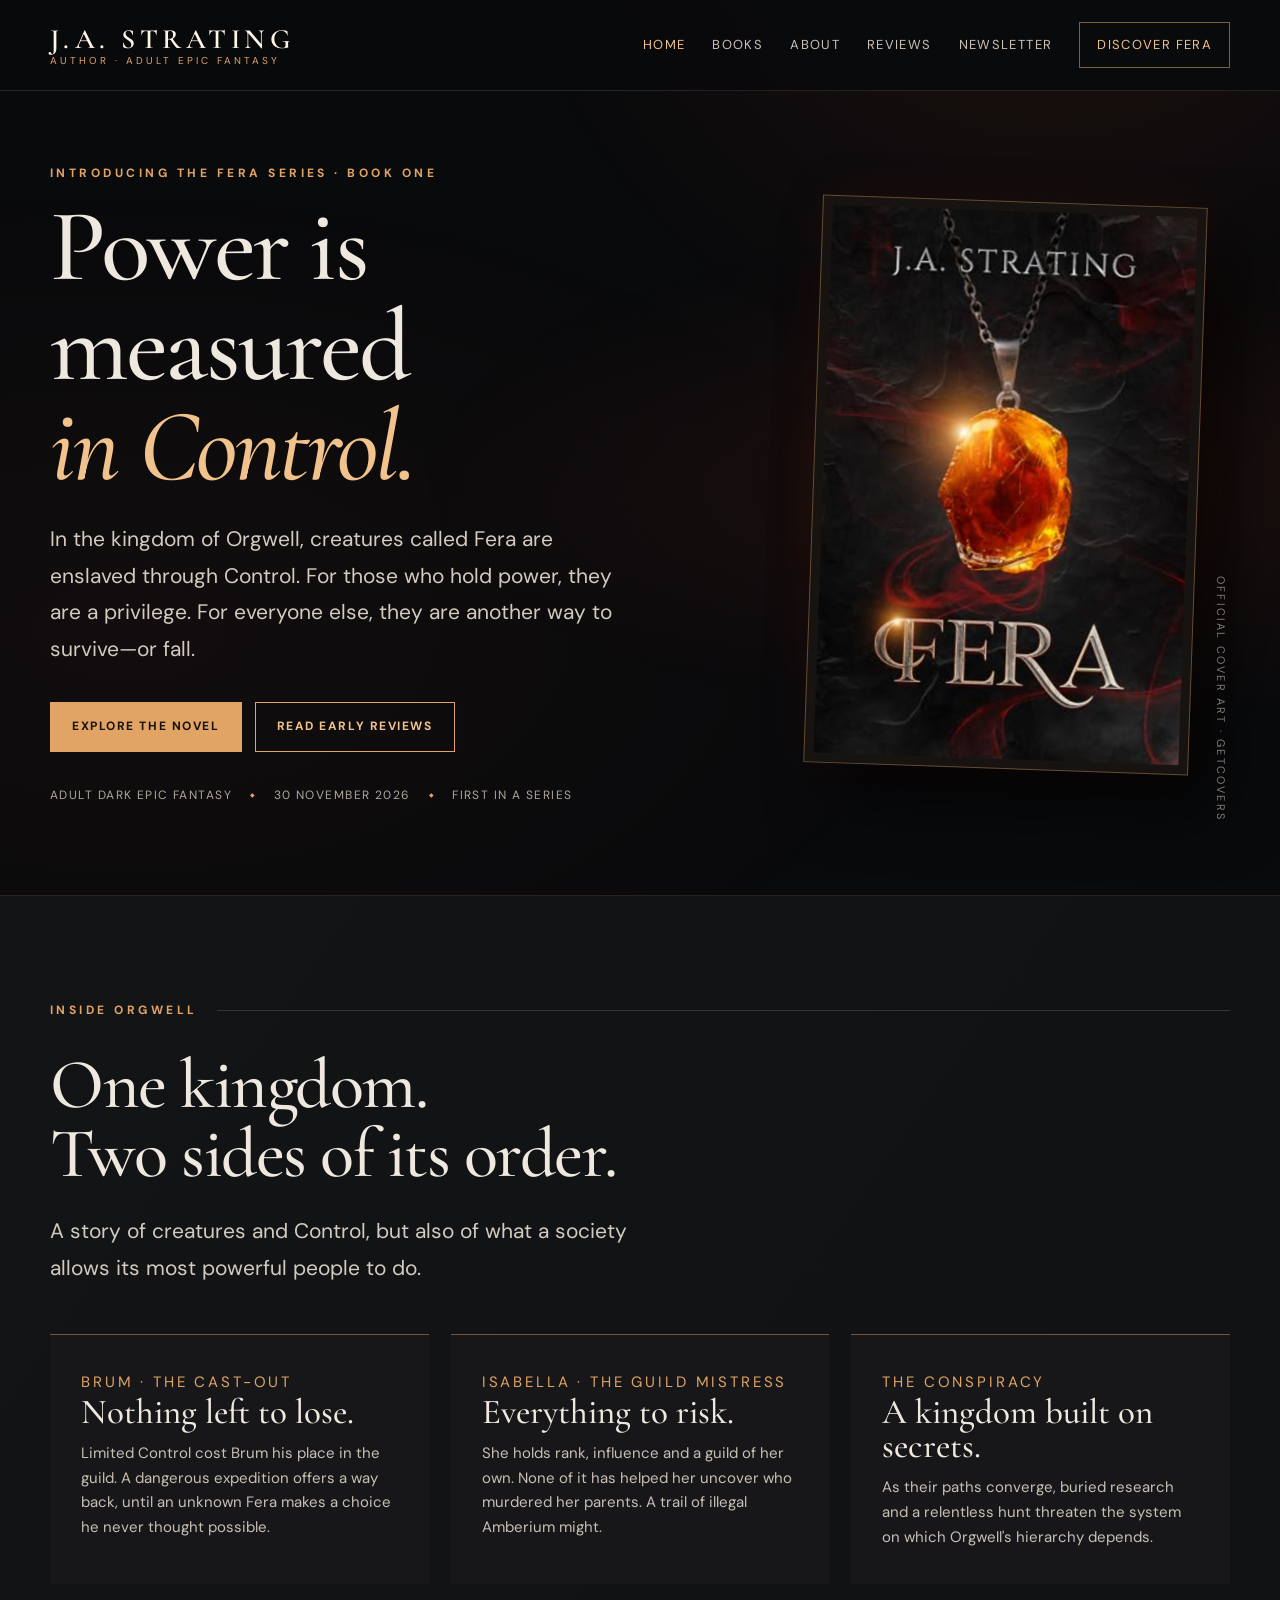
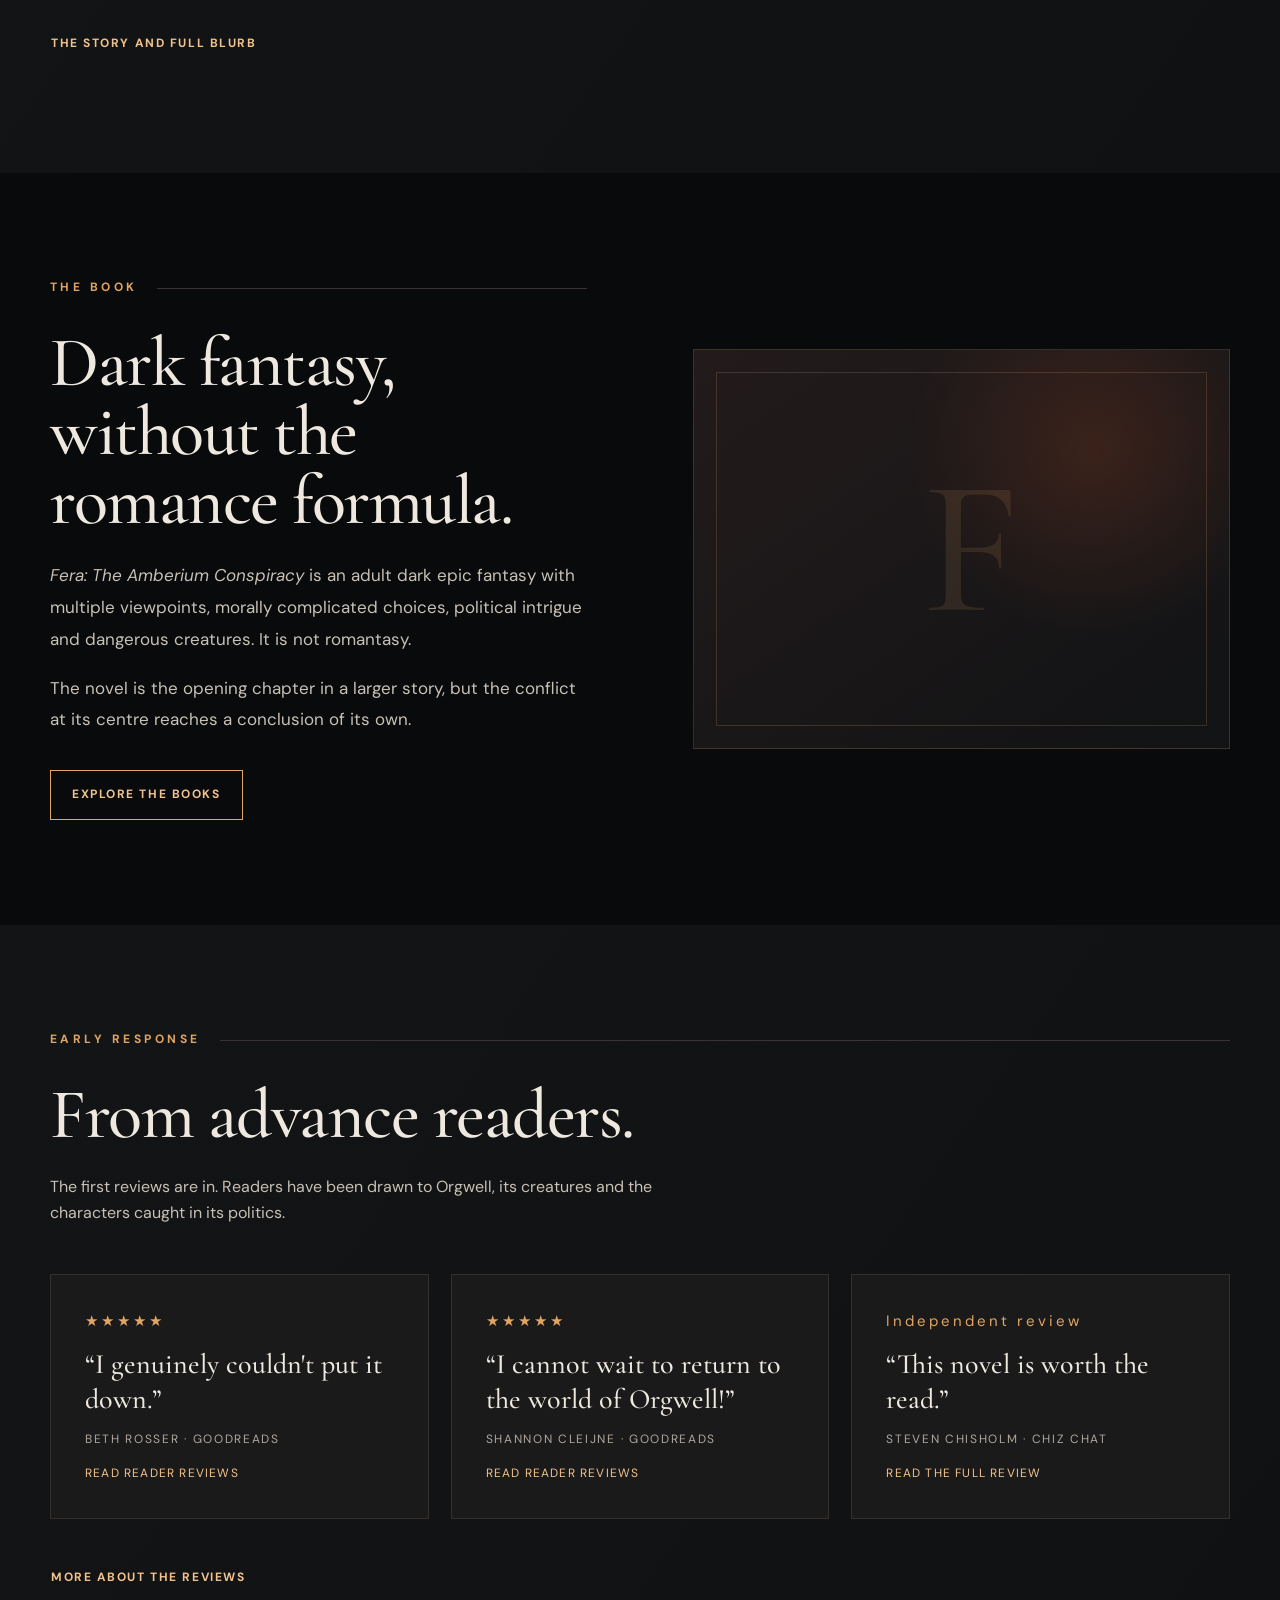
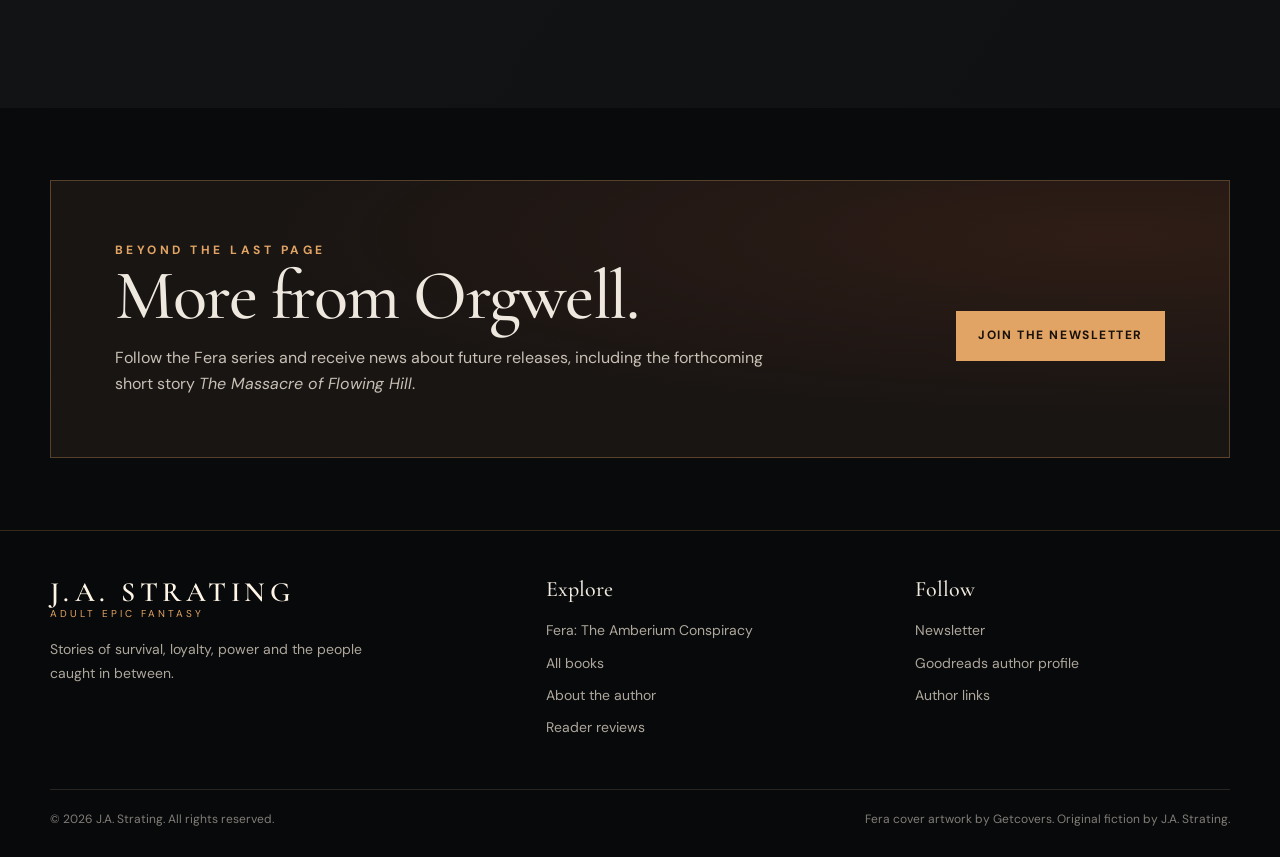
==== index.html @ f759a0dd "Publish J.A. Strating author website" ====
<!doctype html>
<html lang="en"><head>
  <meta charset="utf-8"><meta name="viewport" content="width=device-width,initial-scale=1">
  <title>J.A. Strating | Author of Fera: The Amberium Conspiracy</title>
  <meta name="description" content="Meet J.A. Strating, author of Fera: The Amberium Conspiracy, an adult dark epic fantasy of enslaved magical creatures, political intrigue and divided loyalties.">
  <meta property="og:type" content="website"><meta property="og:title" content="J.A. Strating | Fera: The Amberium Conspiracy"><meta property="og:description" content="Enter Orgwell. Explore the Fera series, early reviews, and the latest from J.A. Strating.">
  <link rel="icon" type="image/svg+xml" href="favicon.svg"><link rel="stylesheet" href="styles.css"><script src="site.js" defer></script>
  <script type="application/ld+json">{"@context":"https://schema.org","@type":"Person","name":"J.A. Strating","jobTitle":"Author","description":"Author of adult dark epic fantasy, including Fera: The Amberium Conspiracy.","sameAs":["https://www.goodreads.com/author/show/70433890.J_A_Strating","https://strating-writes.beehiiv.com/"]}</script>
</head><body>
<header class="site-header"><div class="container header-inner"><a class="brand" href="index.html" aria-label="J.A. Strating home"><span class="brand-name">J.A. STRATING</span><span class="brand-sub">Author · Adult Epic Fantasy</span></a><button class="menu-toggle" type="button" aria-expanded="false" aria-controls="main-nav">Menu</button><nav class="site-nav" id="main-nav" aria-label="Main navigation"><a href="index.html" aria-current="page">Home</a><a href="books.html">Books</a><a href="about.html">About</a><a href="reviews.html">Reviews</a><a href="newsletter.html">Newsletter</a><a class="nav-cta" href="fera.html">Discover Fera</a></nav></div></header>
<main>
  <section class="hero"><div class="container hero-grid"><div class="hero-copy"><p class="eyebrow">Introducing the Fera series · Book one</p><h1>Power is measured <span class="accent">in Control.</span></h1><p class="lead">In the kingdom of Orgwell, creatures called Fera are enslaved through Control. For those who hold power, they are a privilege. For everyone else, they are another way to survive—or fall.</p><div class="button-row"><a class="btn btn-primary" href="fera.html">Explore the novel</a><a class="btn btn-secondary" href="reviews.html">Read early reviews</a></div><div class="hero-meta"><span>Adult dark epic fantasy</span><span>30 November 2026</span><span>First in a series</span></div></div><div class="cover-stage"><div class="cover-frame"><img src="fera-cover.jpg" alt="Cover of Fera by J.A. Strating, featuring a glowing amber crystal suspended from a chain" width="800" height="1200" fetchpriority="high"></div><span class="cover-caption">Official cover art · Getcovers</span></div></div></section>
  <section class="section alt-section"><div class="container"><div class="section-topline"><span class="eyebrow">Inside Orgwell</span></div><div class="section-heading"><h2>One kingdom.<br>Two sides of its order.</h2><p class="lead">A story of creatures and Control, but also of what a society allows its most powerful people to do.</p></div><div class="feature-grid"><article class="feature-card"><p class="feature-kicker">Brum · The cast-out</p><h3>Nothing left to lose.</h3><p>Limited Control cost Brum his place in the guild. A dangerous expedition offers a way back, until an unknown Fera makes a choice he never thought possible.</p></article><article class="feature-card"><p class="feature-kicker">Isabella · The guild mistress</p><h3>Everything to risk.</h3><p>She holds rank, influence and a guild of her own. None of it has helped her uncover who murdered her parents. A trail of illegal Amberium might.</p></article><article class="feature-card"><p class="feature-kicker">The conspiracy</p><h3>A kingdom built on secrets.</h3><p>As their paths converge, buried research and a relentless hunt threaten the system on which Orgwell's hierarchy depends.</p></article></div><div class="button-row"><a href="fera.html" class="btn btn-text">The story and full blurb</a></div></div></section>
  <section class="section"><div class="container split"><div class="body-copy"><div class="section-topline"><span class="eyebrow">The book</span></div><h2>Dark fantasy, without the romance formula.</h2><p><em>Fera: The Amberium Conspiracy</em> is an adult dark epic fantasy with multiple viewpoints, morally complicated choices, political intrigue and dangerous creatures. It is not romantasy.</p><p>The novel is the opening chapter in a larger story, but the conflict at its centre reaches a conclusion of its own.</p><div class="button-row"><a class="btn btn-secondary" href="books.html">Explore the books</a></div></div><div class="portraitless" aria-hidden="true"><span class="monogram">F</span></div></div></section>
  <section class="section alt-section"><div class="container"><div class="section-topline"><span class="eyebrow">Early response</span></div><div class="section-heading"><h2>From advance readers.</h2><p>The first reviews are in. Readers have been drawn to Orgwell, its creatures and the characters caught in its politics.</p></div><div class="review-grid"><article class="review-card"><span class="review-stars" aria-label="Five stars">★★★★★</span><blockquote>“I genuinely couldn't put it down.”</blockquote><span class="review-by">Beth Rosser · Goodreads</span><a href="https://www.goodreads.com/book/show/259640133-fera" target="_blank" rel="noopener noreferrer">Read reader reviews</a></article><article class="review-card"><span class="review-stars" aria-label="Five stars">★★★★★</span><blockquote>“I cannot wait to return to the world of Orgwell!”</blockquote><span class="review-by">Shannon Cleijne · Goodreads</span><a href="https://www.goodreads.com/book/show/259640133-fera" target="_blank" rel="noopener noreferrer">Read reader reviews</a></article><article class="review-card"><span class="review-stars" aria-label="Independent review">Independent review</span><blockquote>“This novel is worth the read.”</blockquote><span class="review-by">Steven Chisholm · Chiz Chat</span><a href="https://www.chizchat.com/post/book-review-fera-the-amberium-conspiracy-by-j-a-strating" target="_blank" rel="noopener noreferrer">Read the full review</a></article></div><div class="button-row"><a class="btn btn-text" href="reviews.html">More about the reviews</a></div></div></section>
  <section class="section-compact"><div class="container"><div class="callout"><div><p class="eyebrow">Beyond the last page</p><h2>More from Orgwell.</h2><p>Follow the Fera series and receive news about future releases, including the forthcoming short story <em>The Massacre of Flowing Hill</em>.</p></div><div class="button-row"><a class="btn btn-primary" href="newsletter.html">Join the newsletter</a></div></div></div></section>
</main>
<footer class="site-footer"><div class="container"><div class="footer-grid"><div><a class="brand" href="index.html"><span class="brand-name">J.A. STRATING</span><span class="brand-sub">Adult Epic Fantasy</span></a><p class="small" style="max-width:335px;margin-top:19px">Stories of survival, loyalty, power and the people caught in between.</p></div><div><h3 class="footer-heading">Explore</h3><div class="footer-list"><a href="fera.html">Fera: The Amberium Conspiracy</a><a href="books.html">All books</a><a href="about.html">About the author</a><a href="reviews.html">Reader reviews</a></div></div><div><h3 class="footer-heading">Follow</h3><div class="footer-list"><a href="https://strating-writes.beehiiv.com/" target="_blank" rel="noopener noreferrer">Newsletter</a><a href="https://www.goodreads.com/author/show/70433890.J_A_Strating" target="_blank" rel="noopener noreferrer">Goodreads author profile</a><a href="https://stratingbooks.carrd.co" target="_blank" rel="noopener noreferrer">Author links</a></div></div></div><div class="footer-bottom"><span>© <span data-year>2026</span> J.A. Strating. All rights reserved.</span><span>Fera cover artwork by Getcovers. Original fiction by J.A. Strating.</span></div></div></footer>
</body></html>
---- styles.css ----
@import url('https://fonts.googleapis.com/css2?family=Cormorant+Garamond:wght@400;500;600;700&family=DM+Sans:wght@400;500;600;700&display=swap');

:root{--ink:#090a0c;--ink2:#111316;--panel:#161719;--paper:#eee8df;--muted:#aea79d;--dim:#817d78;--line:#393430;--amber:#e1a464;--gold:#f1c28c;--red:#7a3228;--font-body:'DM Sans',Arial,sans-serif;--font-display:'Cormorant Garamond',Georgia,serif}
*{box-sizing:border-box}
html{scroll-behavior:smooth}
body{margin:0;color:var(--paper);background:var(--ink);font-family:var(--font-body);font-size:16px;line-height:1.65;-webkit-font-smoothing:antialiased}
body::before{content:'';position:fixed;inset:0;pointer-events:none;z-index:-1;background:radial-gradient(ellipse at 82% -20%,rgba(134,54,31,.18),transparent 38%),radial-gradient(ellipse at 10% 70%,rgba(127,55,39,.08),transparent 50%)}
a{color:inherit;text-decoration:none}
a:hover{color:var(--gold)}
button,input{font:inherit}
button,a{transition:color .2s ease,background .2s ease,border-color .2s ease,transform .2s ease}
:focus-visible{outline:2px solid var(--gold);outline-offset:4px}
img{display:block;max-width:100%;height:auto}
.container{width:min(1180px,calc(100% - 56px));margin:0 auto}
.site-header{position:relative;z-index:20;background:rgba(9,10,12,.92);border-bottom:1px solid rgba(225,164,100,.16)}
.header-inner{height:90px;display:flex;align-items:center;justify-content:space-between;gap:28px}
.brand{display:inline-flex;flex-direction:column;align-items:flex-start;gap:3px;flex-shrink:0;line-height:1}
.brand-name{font-family:var(--font-display);font-size:28px;font-weight:600;letter-spacing:.16em;color:#fff5e7}
.brand-sub{font-size:10px;letter-spacing:.30em;text-transform:uppercase;color:var(--amber)}
.site-nav{display:flex;align-items:center;gap:27px}
.site-nav a{font-size:13px;letter-spacing:.105em;text-transform:uppercase;color:#ccc2b7}
.site-nav a:hover,.site-nav a[aria-current=page]{color:var(--gold)}
.nav-cta{border:1px solid rgba(225,164,100,.55);padding:11px 17px!important;color:var(--gold)!important;white-space:nowrap}
.nav-cta:hover{background:rgba(225,164,100,.10)}
.menu-toggle{display:none;border:1px solid var(--line);border-radius:0;background:transparent;color:var(--paper);padding:9px 13px;cursor:pointer}
.eyebrow{font-size:12px;font-weight:700;letter-spacing:.29em;color:var(--amber);text-transform:uppercase}
h1,h2,h3,h4,p{margin-top:0}
h1,h2,h3,h4{font-family:var(--font-display);font-weight:500;line-height:.98}
h1{font-size:clamp(58px,8vw,112px);letter-spacing:-.027em;margin-bottom:24px}
h2{font-size:clamp(44px,5.5vw,72px);letter-spacing:-.021em;margin-bottom:25px}
h3{font-size:clamp(28px,3vw,39px);margin-bottom:12px}
p{color:#c8c0b5}
.lead{font-size:clamp(18px,2vw,21px);line-height:1.75;max-width:670px;color:#d3cbc0}
.small{font-size:14px;color:var(--muted)}
.rule{height:1px;background:linear-gradient(90deg,rgba(225,164,100,.6),rgba(225,164,100,.05));margin:31px 0}
.button-row{display:flex;align-items:center;gap:13px;flex-wrap:wrap;margin-top:34px}
.btn{display:inline-flex;align-items:center;justify-content:center;min-height:50px;padding:11px 21px;border:1px solid var(--amber);text-transform:uppercase;font-size:12px;font-weight:700;letter-spacing:.13em;cursor:pointer;text-align:center}
.btn-primary{background:var(--amber);color:#17100b}
.btn-primary:hover{background:#f0bc83;color:#17100b;transform:translateY(-2px)}
.btn-secondary{background:transparent;color:var(--gold)}
.btn-secondary:hover{background:rgba(225,164,100,.1);transform:translateY(-2px)}
.btn-text{border-color:transparent;color:var(--gold);padding-inline:0}
.btn-text:hover{color:white}
.hero{position:relative;overflow:hidden;border-bottom:1px solid rgba(225,164,100,.16);background:radial-gradient(ellipse at 84% 48%,rgba(117,46,29,.20),transparent 43%)}
.hero-grid{min-height:720px;padding:73px 0 89px;display:grid;grid-template-columns:minmax(0,1.18fr) minmax(300px,.82fr);gap:7%;align-items:center}
.hero h1 .accent{display:block;color:var(--gold);font-style:italic;font-weight:500}
.hero-copy{max-width:650px}
.hero-copy .lead{max-width:575px}
.hero-meta{margin-top:34px;display:flex;gap:10px 18px;flex-wrap:wrap;color:var(--muted);font-size:12px;text-transform:uppercase;letter-spacing:.12em}
.hero-meta span+span::before{content:'◆';font-size:6px;vertical-align:middle;margin-right:17px;color:var(--amber)}
.cover-stage{position:relative;display:flex;align-items:center;justify-content:center;isolation:isolate}
.cover-stage::before{content:'';position:absolute;width:100%;aspect-ratio:1;border-radius:50%;background:radial-gradient(circle,rgba(225,118,47,.23),transparent 62%);filter:blur(30px);z-index:-1}
.cover-frame{width:min(100%,385px);padding:9px;background:#171310;border:1px solid rgba(223,164,101,.4);box-shadow:32px 34px 65px rgba(0,0,0,.65),0 0 50px rgba(142,49,21,.12);transform:rotate(2deg)}
.cover-frame img{width:100%;aspect-ratio:2/3;object-fit:cover}
.cover-caption{position:absolute;right:0;bottom:-52px;color:var(--dim);font-size:11px;letter-spacing:.2em;text-transform:uppercase;writing-mode:vertical-rl}
.section{padding:105px 0}
.section-compact{padding:72px 0}
.section-topline{display:flex;align-items:center;gap:19px;margin-bottom:30px}
.section-topline::after{content:'';height:1px;flex:1;background:var(--line)}
.section-heading{max-width:730px;margin-bottom:47px}
.section-heading p{max-width:630px}
.alt-section{background:linear-gradient(125deg,#131416,#101113)}
.feature-grid{display:grid;grid-template-columns:repeat(3,1fr);gap:22px}
.feature-card{padding:35px 31px;background:#171719;border-top:1px solid rgba(225,164,100,.45);min-height:245px}
.feature-card h3{font-size:35px;color:var(--paper)}
.feature-card p{margin:0;font-size:15px}
.feature-kicker{font-size:11px;letter-spacing:.19em;color:var(--amber);text-transform:uppercase;margin-bottom:21px}
.split{display:grid;grid-template-columns:1fr 1fr;gap:9%;align-items:center}
.body-copy{max-width:620px}
.body-copy p{font-size:17px;line-height:1.87}
.portraitless{position:relative;min-height:400px;border:1px solid rgba(225,164,100,.18);background:radial-gradient(circle at 75% 25%,rgba(155,67,34,.25),transparent 37%),linear-gradient(145deg,#231b1b,#111315);display:flex;justify-content:center;align-items:center;overflow:hidden}
.portraitless .monogram{font:500 clamp(95px,15vw,200px)/1 var(--font-display);color:rgba(231,171,104,.12);letter-spacing:-.1em}
.portraitless::after{content:'';position:absolute;inset:22px;border:1px solid rgba(225,164,100,.19);pointer-events:none}
.quote-panel{padding:50px 51px;background:#161414;border-left:2px solid var(--amber)}
.quote-panel blockquote{margin:0;font-family:var(--font-display);font-size:clamp(29px,3.2vw,45px);line-height:1.14;color:#efe5d7}
.quote-by{margin-top:25px;color:var(--amber);font-size:12px;text-transform:uppercase;letter-spacing:.16em}
.review-grid{display:grid;grid-template-columns:repeat(3,1fr);gap:22px}
.review-card{padding:34px;background:#1a1a1b;border:1px solid #37302a;display:flex;flex-direction:column;gap:14px}
.review-stars{color:var(--amber);letter-spacing:.2em;font-size:15px}
.review-card blockquote{font:500 28px/1.23 var(--font-display);margin:0;color:var(--paper);flex:1}
.review-by{font-size:12px;text-transform:uppercase;letter-spacing:.14em;color:var(--muted)}
.review-card a{font-size:12px;letter-spacing:.1em;text-transform:uppercase;color:var(--gold)}
.callout{display:flex;justify-content:space-between;align-items:center;gap:50px;padding:60px 64px;background:radial-gradient(ellipse at 90% 20%,rgba(146,63,35,.18),transparent 57%),#191513;border:1px solid rgba(225,164,100,.3)}
.callout h2{margin-bottom:15px}
.callout p{margin-bottom:0;max-width:680px}
.site-footer{border-top:1px solid rgba(225,164,100,.22);padding:47px 0 27px;background:#08090a}
.footer-grid{display:grid;grid-template-columns:1.4fr 1fr 1fr;gap:55px;padding-bottom:50px}
.footer-heading{font:500 22px/1 var(--font-display);color:var(--paper);margin-bottom:19px}
.footer-list{display:grid;gap:9px;font-size:14px;color:var(--muted)}
.footer-bottom{display:flex;justify-content:space-between;gap:20px;flex-wrap:wrap;border-top:1px solid #282523;padding-top:20px;font-size:12px;color:var(--dim)}
.page-hero{padding:92px 0 77px;border-bottom:1px solid rgba(225,164,100,.18);background:radial-gradient(circle at 88% 50%,rgba(150,60,29,.16),transparent 34%)}
.page-hero h1{font-size:clamp(60px,7vw,98px);max-width:900px;margin-bottom:21px}
.page-hero p{max-width:740px}
.details-grid{display:grid;grid-template-columns:280px 1fr;gap:9%;align-items:start}
.detail-cover{width:100%;border:1px solid rgba(225,164,100,.4);box-shadow:15px 20px 40px rgba(0,0,0,.5)}
.detail-meta{list-style:none;padding:0;margin:27px 0 0;color:#b5afa7;font-size:14px}
.detail-meta li{border-top:1px solid var(--line);padding:10px 0;display:flex;justify-content:space-between;gap:20px}
.detail-meta strong{color:var(--paper);font-weight:500}
.blurb p{font-size:17px;line-height:1.82;margin-bottom:24px}
.book-listing{display:grid;grid-template-columns:225px 1fr;gap:50px;align-items:center;border-top:1px solid var(--line);padding:55px 0}
.book-listing:first-of-type{border-top:none;padding-top:0}
.book-listing img{max-width:225px;box-shadow:10px 16px 30px rgba(0,0,0,.5)}
.book-listing h2{font-size:57px;margin:10px 0 14px}
.book-label{font-size:12px;color:var(--amber);letter-spacing:.18em;text-transform:uppercase}
.soft-panel{background:#161719;border:1px solid var(--line);padding:32px 36px}
.two-col{display:grid;grid-template-columns:repeat(2,1fr);gap:26px}
.link-list{list-style:none;margin:22px 0 0;padding:0}
.link-list li{border-bottom:1px solid var(--line)}
.link-list li a{display:flex;justify-content:space-between;gap:20px;padding:15px 0;color:var(--paper)}
.link-list li a:hover{color:var(--gold)}
.link-list small{font-size:12px;color:var(--muted)}
.short-rule{width:60px;height:2px;background:var(--amber);margin:25px 0}
.visually-hidden{position:absolute;clip:rect(0,0,0,0);width:1px;height:1px;overflow:hidden;white-space:nowrap}
@media(max-width:1000px){.site-nav{gap:16px}.site-nav a{font-size:12px}.header-inner{height:78px}.hero-grid{min-height:650px;gap:4%}.cover-frame{width:310px}.review-grid{gap:12px}.review-card{padding:25px}.footer-grid{gap:25px}}
@media(max-width:760px){.container{width:min(100% - 34px,620px)}.menu-toggle{display:block}.header-inner{height:72px}.brand-name{font-size:24px}.site-nav{display:none;position:absolute;top:72px;left:0;right:0;padding:19px 20px 26px;background:#101113;border-bottom:1px solid var(--line);flex-direction:column;align-items:stretch;gap:0}.site-header.nav-open .site-nav{display:flex}.site-nav a{padding:12px 4px;font-size:14px}.site-nav .nav-cta{margin-top:9px;text-align:center}.hero-grid{display:flex;flex-direction:column;min-height:0;align-items:stretch;gap:65px;padding:61px 0 105px}.hero h1{font-size:clamp(59px,13vw,82px)}.hero-meta span+span::before{margin-right:10px}.cover-frame{max-width:290px;width:78%;transform:rotate(1.5deg)}.cover-caption{right:12px;bottom:-55px}.section{padding:69px 0}.section-compact{padding:55px 0}.split,.details-grid,.two-col{grid-template-columns:1fr;gap:35px}.feature-grid,.review-grid{grid-template-columns:1fr;gap:16px}.feature-card{min-height:0;padding:29px}.review-card{min-height:200px}.callout{display:block;padding:40px 30px}.callout .button-row{margin-top:26px}.page-hero{padding:68px 0 58px}.page-hero h1{font-size:clamp(57px,12vw,78px)}.details-grid{gap:44px}.details-grid aside{max-width:250px}.book-listing{grid-template-columns:110px 1fr;gap:23px}.book-listing img{width:110px}.book-listing h2{font-size:40px}.book-listing .button-row{margin-top:15px}.footer-grid{grid-template-columns:1fr 1fr;row-gap:34px}.footer-grid>div:first-child{grid-column:1/-1}.quote-panel{padding:36px 30px}.portraitless{min-height:280px}}
@media(max-width:390px){.brand-name{font-size:21px}.brand-sub{font-size:9px}.hero h1{font-size:56px}.book-listing{grid-template-columns:1fr}.book-listing img{width:165px}.footer-grid{grid-template-columns:1fr}}
@media(prefers-reduced-motion:reduce){html{scroll-behavior:auto}*,*::before,*::after{transition:none!important;animation:none!important}}
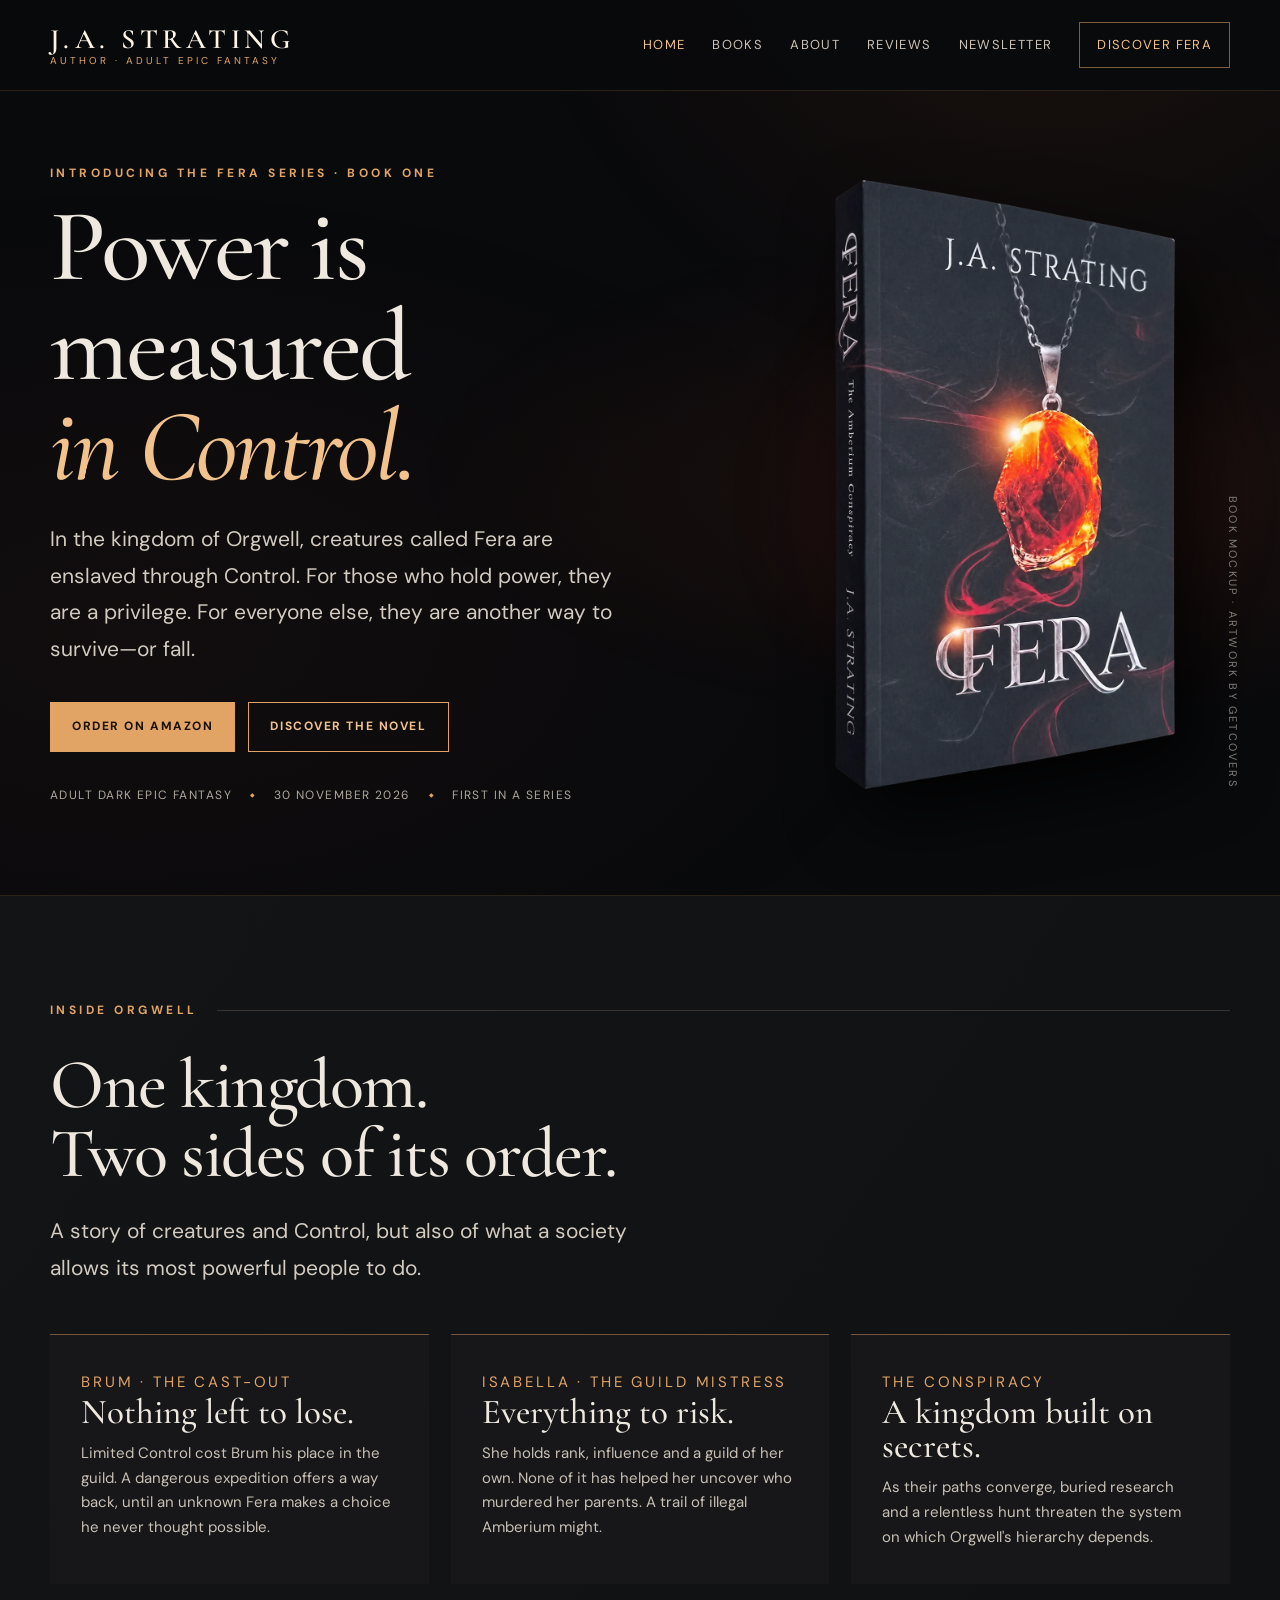
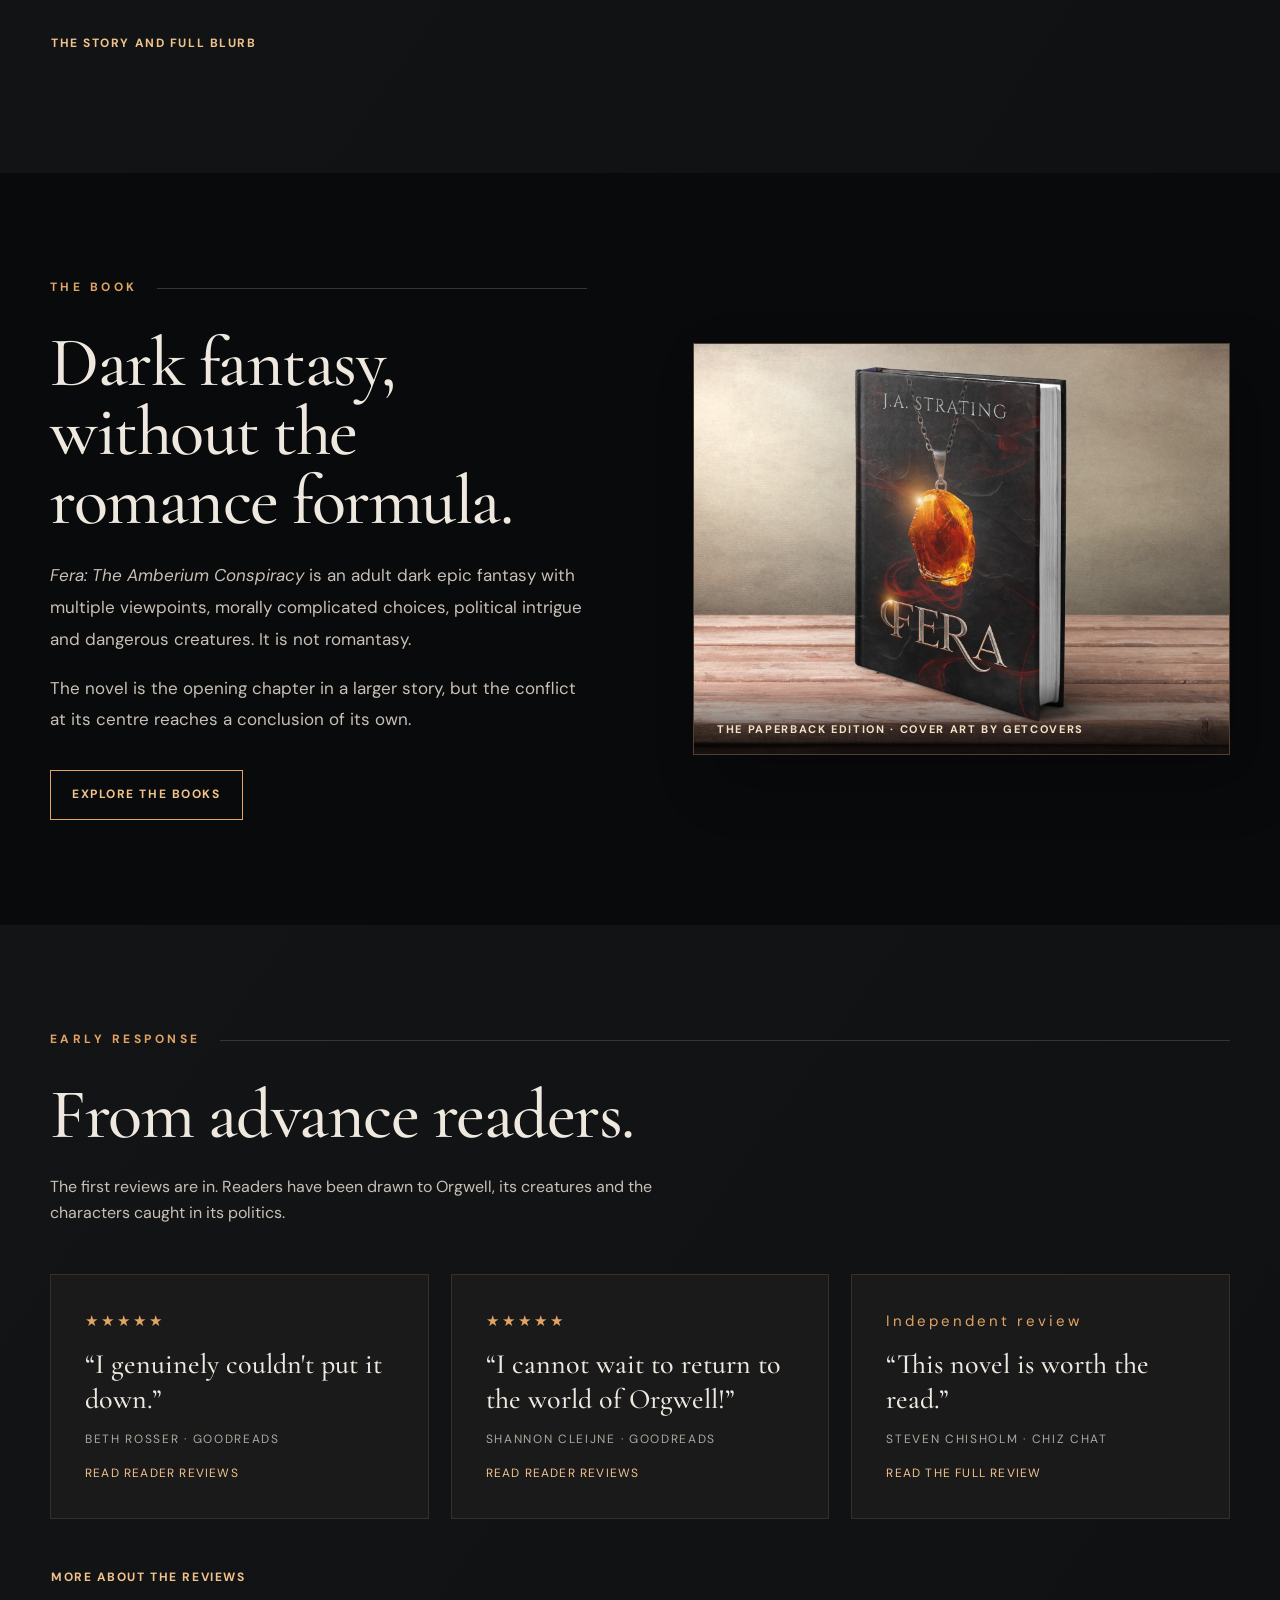
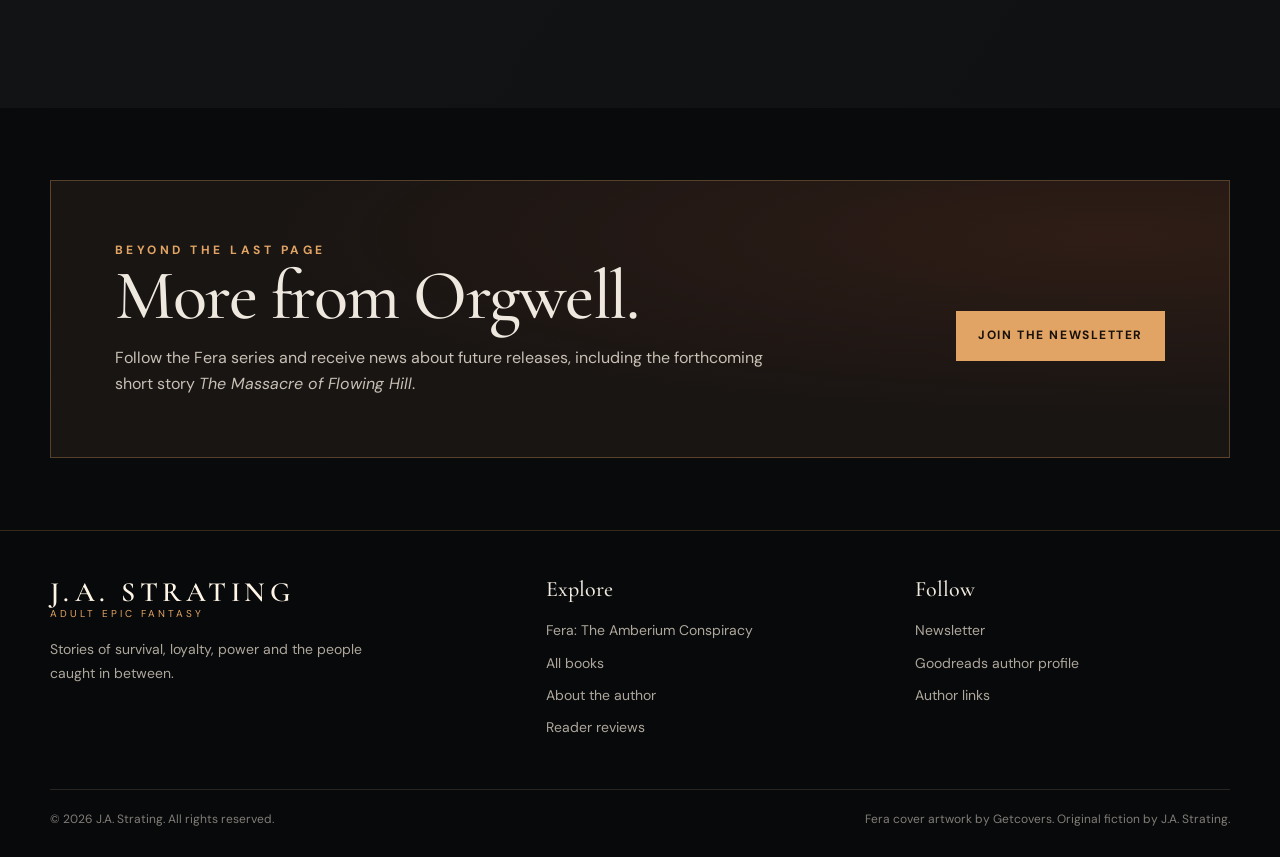
==== commit e2fb85b7: "Show original Fera cover and paperback mockups" ====
--- a/index.html
+++ b/index.html
@@ -3,15 +3,15 @@
   <meta charset="utf-8"><meta name="viewport" content="width=device-width,initial-scale=1">
   <title>J.A. Strating | Author of Fera: The Amberium Conspiracy</title>
   <meta name="description" content="Meet J.A. Strating, author of Fera: The Amberium Conspiracy, an adult dark epic fantasy of enslaved magical creatures, political intrigue and divided loyalties.">
-  <meta property="og:type" content="website"><meta property="og:title" content="J.A. Strating | Fera: The Amberium Conspiracy"><meta property="og:description" content="Enter Orgwell. Explore the Fera series, early reviews, and the latest from J.A. Strating.">
+  <meta property="og:type" content="website"><meta property="og:title" content="J.A. Strating | Fera: The Amberium Conspiracy"><meta property="og:description" content="Enter Orgwell. Explore the Fera series, early reviews, and the latest from J.A. Strating."><meta property="og:image" content="https://stratingbooks-wq.github.io/fera-cover.jpg"><meta property="og:image:alt" content="The official cover of Fera: The Amberium Conspiracy by J.A. Strating"><meta name="twitter:card" content="summary_large_image">
   <link rel="icon" type="image/svg+xml" href="favicon.svg"><link rel="stylesheet" href="styles.css"><script src="site.js" defer></script>
   <script type="application/ld+json">{"@context":"https://schema.org","@type":"Person","name":"J.A. Strating","jobTitle":"Author","description":"Author of adult dark epic fantasy, including Fera: The Amberium Conspiracy.","sameAs":["https://www.goodreads.com/author/show/70433890.J_A_Strating","https://strating-writes.beehiiv.com/"]}</script>
 </head><body>
 <header class="site-header"><div class="container header-inner"><a class="brand" href="index.html" aria-label="J.A. Strating home"><span class="brand-name">J.A. STRATING</span><span class="brand-sub">Author · Adult Epic Fantasy</span></a><button class="menu-toggle" type="button" aria-expanded="false" aria-controls="main-nav">Menu</button><nav class="site-nav" id="main-nav" aria-label="Main navigation"><a href="index.html" aria-current="page">Home</a><a href="books.html">Books</a><a href="about.html">About</a><a href="reviews.html">Reviews</a><a href="newsletter.html">Newsletter</a><a class="nav-cta" href="fera.html">Discover Fera</a></nav></div></header>
 <main>
-  <section class="hero"><div class="container hero-grid"><div class="hero-copy"><p class="eyebrow">Introducing the Fera series · Book one</p><h1>Power is measured <span class="accent">in Control.</span></h1><p class="lead">In the kingdom of Orgwell, creatures called Fera are enslaved through Control. For those who hold power, they are a privilege. For everyone else, they are another way to survive—or fall.</p><div class="button-row"><a class="btn btn-primary" href="fera.html">Explore the novel</a><a class="btn btn-secondary" href="reviews.html">Read early reviews</a></div><div class="hero-meta"><span>Adult dark epic fantasy</span><span>30 November 2026</span><span>First in a series</span></div></div><div class="cover-stage"><div class="cover-frame"><img src="fera-cover.jpg" alt="Cover of Fera by J.A. Strating, featuring a glowing amber crystal suspended from a chain" width="800" height="1200" fetchpriority="high"></div><span class="cover-caption">Official cover art · Getcovers</span></div></div></section>
+  <section class="hero"><div class="container hero-grid"><div class="hero-copy"><p class="eyebrow">Introducing the Fera series · Book one</p><h1>Power is measured <span class="accent">in Control.</span></h1><p class="lead">In the kingdom of Orgwell, creatures called Fera are enslaved through Control. For those who hold power, they are a privilege. For everyone else, they are another way to survive—or fall.</p><div class="button-row"><a class="btn btn-primary" href="https://www.amazon.com/dp/B0HKWFNFG9" target="_blank" rel="noopener noreferrer">Order on Amazon</a><a class="btn btn-secondary" href="fera.html">Discover the novel</a></div><div class="hero-meta"><span>Adult dark epic fantasy</span><span>30 November 2026</span><span>First in a series</span></div></div><div class="cover-stage cover-stage-3d"><img class="hero-book" src="fera-book-3d.webp" alt="Three-dimensional book mockup of Fera: The Amberium Conspiracy, with its amber pendant cover and illustrated spine" width="1020" height="1541" fetchpriority="high"><span class="cover-caption">Book mockup · Artwork by Getcovers</span></div></div></section>
   <section class="section alt-section"><div class="container"><div class="section-topline"><span class="eyebrow">Inside Orgwell</span></div><div class="section-heading"><h2>One kingdom.<br>Two sides of its order.</h2><p class="lead">A story of creatures and Control, but also of what a society allows its most powerful people to do.</p></div><div class="feature-grid"><article class="feature-card"><p class="feature-kicker">Brum · The cast-out</p><h3>Nothing left to lose.</h3><p>Limited Control cost Brum his place in the guild. A dangerous expedition offers a way back, until an unknown Fera makes a choice he never thought possible.</p></article><article class="feature-card"><p class="feature-kicker">Isabella · The guild mistress</p><h3>Everything to risk.</h3><p>She holds rank, influence and a guild of her own. None of it has helped her uncover who murdered her parents. A trail of illegal Amberium might.</p></article><article class="feature-card"><p class="feature-kicker">The conspiracy</p><h3>A kingdom built on secrets.</h3><p>As their paths converge, buried research and a relentless hunt threaten the system on which Orgwell's hierarchy depends.</p></article></div><div class="button-row"><a href="fera.html" class="btn btn-text">The story and full blurb</a></div></div></section>
-  <section class="section"><div class="container split"><div class="body-copy"><div class="section-topline"><span class="eyebrow">The book</span></div><h2>Dark fantasy, without the romance formula.</h2><p><em>Fera: The Amberium Conspiracy</em> is an adult dark epic fantasy with multiple viewpoints, morally complicated choices, political intrigue and dangerous creatures. It is not romantasy.</p><p>The novel is the opening chapter in a larger story, but the conflict at its centre reaches a conclusion of its own.</p><div class="button-row"><a class="btn btn-secondary" href="books.html">Explore the books</a></div></div><div class="portraitless" aria-hidden="true"><span class="monogram">F</span></div></div></section>
+  <section class="section"><div class="container split"><div class="body-copy"><div class="section-topline"><span class="eyebrow">The book</span></div><h2>Dark fantasy, without the romance formula.</h2><p><em>Fera: The Amberium Conspiracy</em> is an adult dark epic fantasy with multiple viewpoints, morally complicated choices, political intrigue and dangerous creatures. It is not romantasy.</p><p>The novel is the opening chapter in a larger story, but the conflict at its centre reaches a conclusion of its own.</p><div class="button-row"><a class="btn btn-secondary" href="books.html">Explore the books</a></div></div><figure class="edition-photo"><img src="fera-paperback-scene.jpg" alt="Fera book mockup standing on a wooden table, showing its black cover and glowing amber pendant" width="2048" height="1260" loading="lazy"><figcaption>The paperback edition · Cover art by Getcovers</figcaption></figure></div></section>
   <section class="section alt-section"><div class="container"><div class="section-topline"><span class="eyebrow">Early response</span></div><div class="section-heading"><h2>From advance readers.</h2><p>The first reviews are in. Readers have been drawn to Orgwell, its creatures and the characters caught in its politics.</p></div><div class="review-grid"><article class="review-card"><span class="review-stars" aria-label="Five stars">★★★★★</span><blockquote>“I genuinely couldn't put it down.”</blockquote><span class="review-by">Beth Rosser · Goodreads</span><a href="https://www.goodreads.com/book/show/259640133-fera" target="_blank" rel="noopener noreferrer">Read reader reviews</a></article><article class="review-card"><span class="review-stars" aria-label="Five stars">★★★★★</span><blockquote>“I cannot wait to return to the world of Orgwell!”</blockquote><span class="review-by">Shannon Cleijne · Goodreads</span><a href="https://www.goodreads.com/book/show/259640133-fera" target="_blank" rel="noopener noreferrer">Read reader reviews</a></article><article class="review-card"><span class="review-stars" aria-label="Independent review">Independent review</span><blockquote>“This novel is worth the read.”</blockquote><span class="review-by">Steven Chisholm · Chiz Chat</span><a href="https://www.chizchat.com/post/book-review-fera-the-amberium-conspiracy-by-j-a-strating" target="_blank" rel="noopener noreferrer">Read the full review</a></article></div><div class="button-row"><a class="btn btn-text" href="reviews.html">More about the reviews</a></div></div></section>
   <section class="section-compact"><div class="container"><div class="callout"><div><p class="eyebrow">Beyond the last page</p><h2>More from Orgwell.</h2><p>Follow the Fera series and receive news about future releases, including the forthcoming short story <em>The Massacre of Flowing Hill</em>.</p></div><div class="button-row"><a class="btn btn-primary" href="newsletter.html">Join the newsletter</a></div></div></div></section>
 </main>
--- a/styles.css
+++ b/styles.css
@@ -53,6 +53,10 @@
 .cover-frame{width:min(100%,385px);padding:9px;background:#171310;border:1px solid rgba(223,164,101,.4);box-shadow:32px 34px 65px rgba(0,0,0,.65),0 0 50px rgba(142,49,21,.12);transform:rotate(2deg)}
 .cover-frame img{width:100%;aspect-ratio:2/3;object-fit:cover}
 .cover-caption{position:absolute;right:0;bottom:-52px;color:var(--dim);font-size:11px;letter-spacing:.2em;text-transform:uppercase;writing-mode:vertical-rl}
+.cover-stage-3d{min-height:595px}
+.cover-stage-3d::before{width:115%;background:radial-gradient(circle at 50% 54%,rgba(229,116,41,.25),rgba(119,43,30,.10) 38%,transparent 66%);filter:blur(24px)}
+.hero-book{width:min(100%,440px);max-height:625px;object-fit:contain;filter:drop-shadow(24px 35px 35px rgba(0,0,0,.75))}
+.cover-stage-3d .cover-caption{right:-12px;bottom:10px}
 .section{padding:105px 0}
 .section-compact{padding:72px 0}
 .section-topline{display:flex;align-items:center;gap:19px;margin-bottom:30px}
@@ -71,6 +75,9 @@
 .portraitless{position:relative;min-height:400px;border:1px solid rgba(225,164,100,.18);background:radial-gradient(circle at 75% 25%,rgba(155,67,34,.25),transparent 37%),linear-gradient(145deg,#231b1b,#111315);display:flex;justify-content:center;align-items:center;overflow:hidden}
 .portraitless .monogram{font:500 clamp(95px,15vw,200px)/1 var(--font-display);color:rgba(231,171,104,.12);letter-spacing:-.1em}
 .portraitless::after{content:'';position:absolute;inset:22px;border:1px solid rgba(225,164,100,.19);pointer-events:none}
+.edition-photo{position:relative;min-width:0;margin:0;overflow:hidden;border:1px solid rgba(225,164,100,.24);background:#242120;box-shadow:22px 26px 52px rgba(0,0,0,.28)}
+.edition-photo img{width:100%;height:410px;object-fit:cover;object-position:center}
+.edition-photo figcaption{position:absolute;bottom:0;left:0;right:0;padding:37px 23px 16px;background:linear-gradient(transparent,rgba(0,0,0,.80));font-size:11px;font-weight:700;letter-spacing:.15em;text-transform:uppercase;color:#f7e1c5}
 .quote-panel{padding:50px 51px;background:#161414;border-left:2px solid var(--amber)}
 .quote-panel blockquote{margin:0;font-family:var(--font-display);font-size:clamp(29px,3.2vw,45px);line-height:1.14;color:#efe5d7}
 .quote-by{margin-top:25px;color:var(--amber);font-size:12px;text-transform:uppercase;letter-spacing:.16em}
@@ -93,6 +100,13 @@
 .page-hero p{max-width:740px}
 .details-grid{display:grid;grid-template-columns:280px 1fr;gap:9%;align-items:start}
 .detail-cover{width:100%;border:1px solid rgba(225,164,100,.4);box-shadow:15px 20px 40px rgba(0,0,0,.5)}
+.cover-art-layout{display:grid;grid-template-columns:minmax(230px,.62fr) minmax(0,1.38fr);gap:6%;align-items:center}
+.cover-art-copy p{font-size:17px;line-height:1.8;max-width:440px}
+.cover-art-copy .small{font-size:14px;color:var(--muted)}
+.wrap-preview{display:block;position:relative;border:1px solid rgba(225,164,100,.38);background:#161719;box-shadow:16px 22px 45px rgba(0,0,0,.38)}
+.wrap-preview img{width:100%;height:auto}
+.wrap-caption{position:absolute;right:0;bottom:0;background:rgba(9,10,12,.88);padding:10px 17px;color:var(--gold);font-size:11px;font-weight:700;letter-spacing:.12em;text-transform:uppercase}
+.wrap-preview:hover{border-color:var(--gold)}
 .detail-meta{list-style:none;padding:0;margin:27px 0 0;color:#b5afa7;font-size:14px}
 .detail-meta li{border-top:1px solid var(--line);padding:10px 0;display:flex;justify-content:space-between;gap:20px}
 .detail-meta strong{color:var(--paper);font-weight:500}
@@ -112,6 +126,6 @@
 .short-rule{width:60px;height:2px;background:var(--amber);margin:25px 0}
 .visually-hidden{position:absolute;clip:rect(0,0,0,0);width:1px;height:1px;overflow:hidden;white-space:nowrap}
 @media(max-width:1000px){.site-nav{gap:16px}.site-nav a{font-size:12px}.header-inner{height:78px}.hero-grid{min-height:650px;gap:4%}.cover-frame{width:310px}.review-grid{gap:12px}.review-card{padding:25px}.footer-grid{gap:25px}}
-@media(max-width:760px){.container{width:min(100% - 34px,620px)}.menu-toggle{display:block}.header-inner{height:72px}.brand-name{font-size:24px}.site-nav{display:none;position:absolute;top:72px;left:0;right:0;padding:19px 20px 26px;background:#101113;border-bottom:1px solid var(--line);flex-direction:column;align-items:stretch;gap:0}.site-header.nav-open .site-nav{display:flex}.site-nav a{padding:12px 4px;font-size:14px}.site-nav .nav-cta{margin-top:9px;text-align:center}.hero-grid{display:flex;flex-direction:column;min-height:0;align-items:stretch;gap:65px;padding:61px 0 105px}.hero h1{font-size:clamp(59px,13vw,82px)}.hero-meta span+span::before{margin-right:10px}.cover-frame{max-width:290px;width:78%;transform:rotate(1.5deg)}.cover-caption{right:12px;bottom:-55px}.section{padding:69px 0}.section-compact{padding:55px 0}.split,.details-grid,.two-col{grid-template-columns:1fr;gap:35px}.feature-grid,.review-grid{grid-template-columns:1fr;gap:16px}.feature-card{min-height:0;padding:29px}.review-card{min-height:200px}.callout{display:block;padding:40px 30px}.callout .button-row{margin-top:26px}.page-hero{padding:68px 0 58px}.page-hero h1{font-size:clamp(57px,12vw,78px)}.details-grid{gap:44px}.details-grid aside{max-width:250px}.book-listing{grid-template-columns:110px 1fr;gap:23px}.book-listing img{width:110px}.book-listing h2{font-size:40px}.book-listing .button-row{margin-top:15px}.footer-grid{grid-template-columns:1fr 1fr;row-gap:34px}.footer-grid>div:first-child{grid-column:1/-1}.quote-panel{padding:36px 30px}.portraitless{min-height:280px}}
+@media(max-width:760px){.container{width:min(100% - 34px,620px)}.menu-toggle{display:block}.header-inner{height:72px}.brand-name{font-size:24px}.site-nav{display:none;position:absolute;top:72px;left:0;right:0;padding:19px 20px 26px;background:#101113;border-bottom:1px solid var(--line);flex-direction:column;align-items:stretch;gap:0}.site-header.nav-open .site-nav{display:flex}.site-nav a{padding:12px 4px;font-size:14px}.site-nav .nav-cta{margin-top:9px;text-align:center}.hero-grid{display:flex;flex-direction:column;min-height:0;align-items:stretch;gap:40px;padding:61px 0 77px}.hero h1{font-size:clamp(59px,13vw,82px)}.hero-meta span+span::before{margin-right:10px}.cover-stage-3d{min-height:0}.hero-book{width:min(88%,360px);max-height:none}.cover-stage-3d .cover-caption{right:0;bottom:-22px;writing-mode:horizontal-tb;font-size:10px}.cover-frame{max-width:290px;width:78%;transform:rotate(1.5deg)}.cover-caption{right:12px;bottom:-55px}.section{padding:69px 0}.section-compact{padding:55px 0}.split,.details-grid,.two-col,.cover-art-layout{grid-template-columns:1fr;gap:35px}.feature-grid,.review-grid{grid-template-columns:1fr;gap:16px}.feature-card{min-height:0;padding:29px}.review-card{min-height:200px}.callout{display:block;padding:40px 30px}.callout .button-row{margin-top:26px}.page-hero{padding:68px 0 58px}.page-hero h1{font-size:clamp(57px,12vw,78px)}.details-grid{gap:44px}.details-grid aside{max-width:250px}.book-listing{grid-template-columns:110px 1fr;gap:23px}.book-listing img{width:110px}.book-listing h2{font-size:40px}.book-listing .button-row{margin-top:15px}.footer-grid{grid-template-columns:1fr 1fr;row-gap:34px}.footer-grid>div:first-child{grid-column:1/-1}.quote-panel{padding:36px 30px}.portraitless{min-height:280px}.edition-photo img{height:auto;min-height:270px}.cover-art-copy p{max-width:none}}
 @media(max-width:390px){.brand-name{font-size:21px}.brand-sub{font-size:9px}.hero h1{font-size:56px}.book-listing{grid-template-columns:1fr}.book-listing img{width:165px}.footer-grid{grid-template-columns:1fr}}
 @media(prefers-reduced-motion:reduce){html{scroll-behavior:auto}*,*::before,*::after{transition:none!important;animation:none!important}}
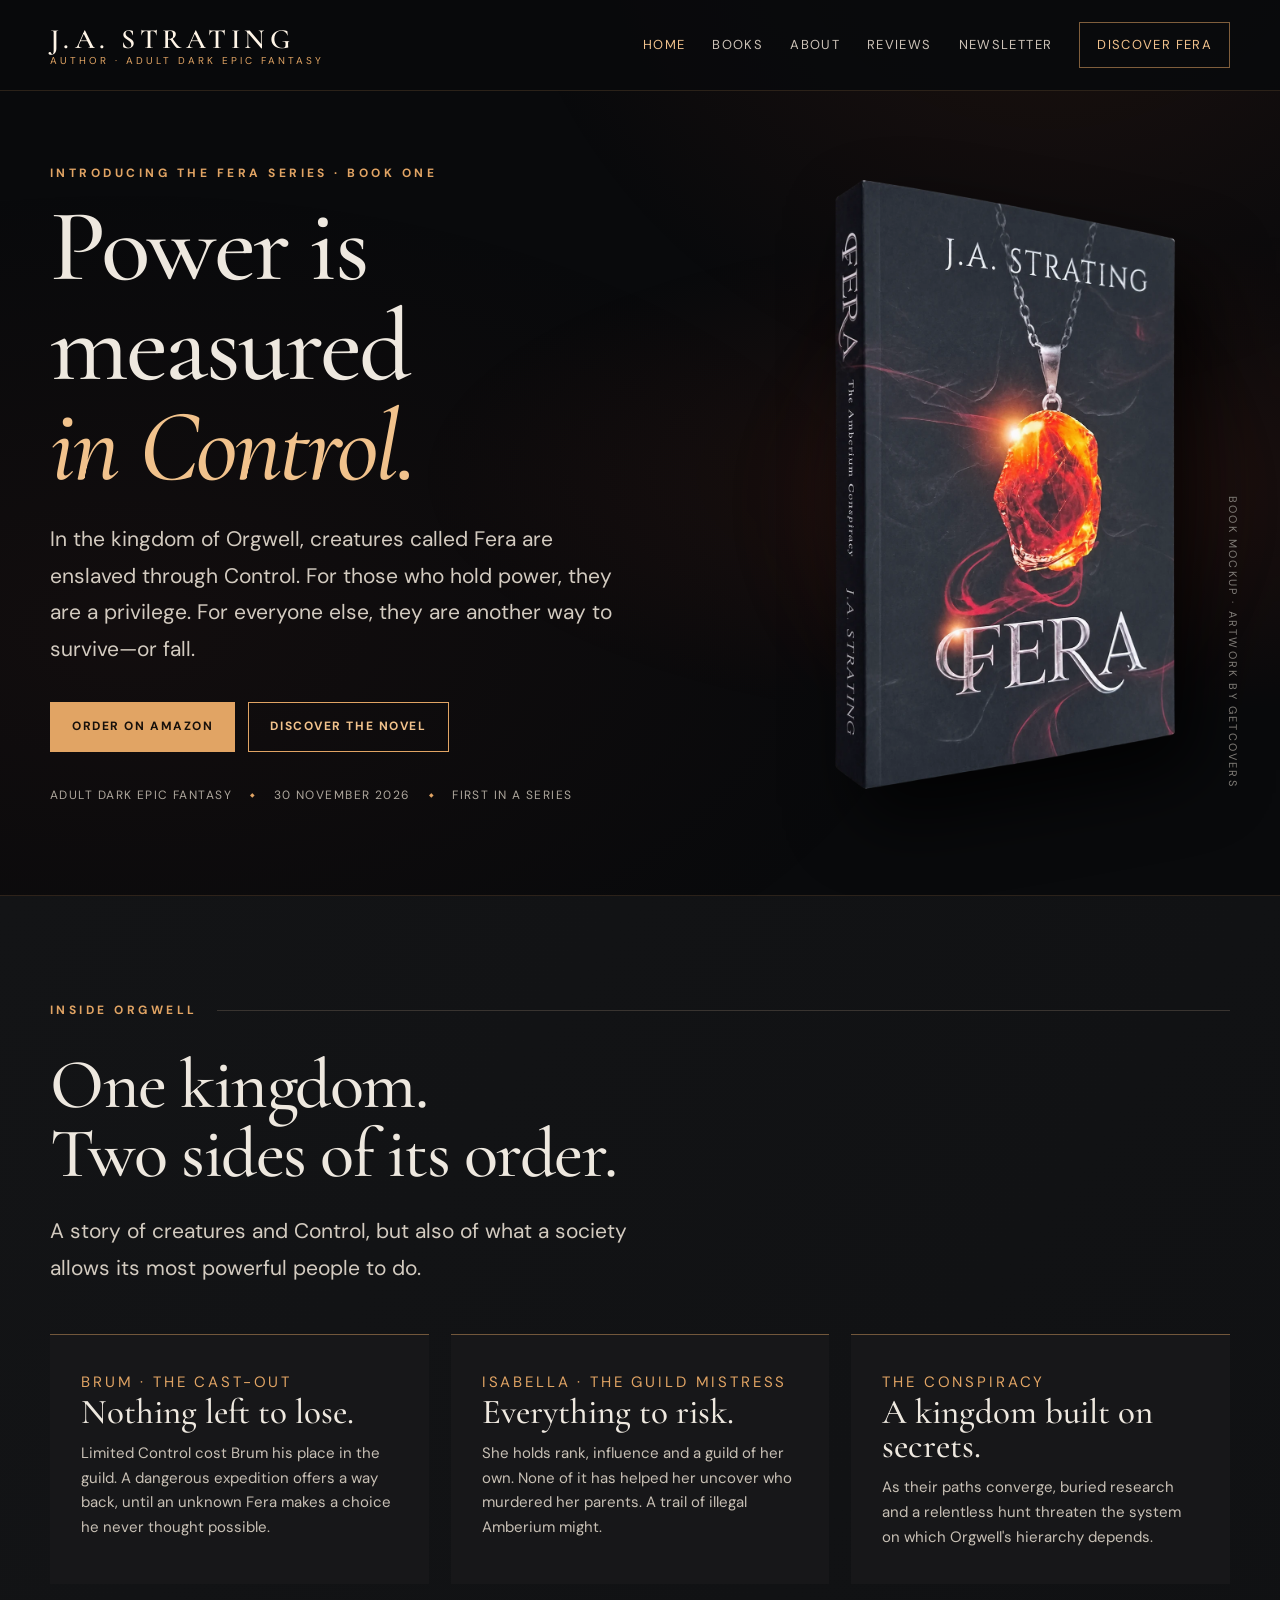
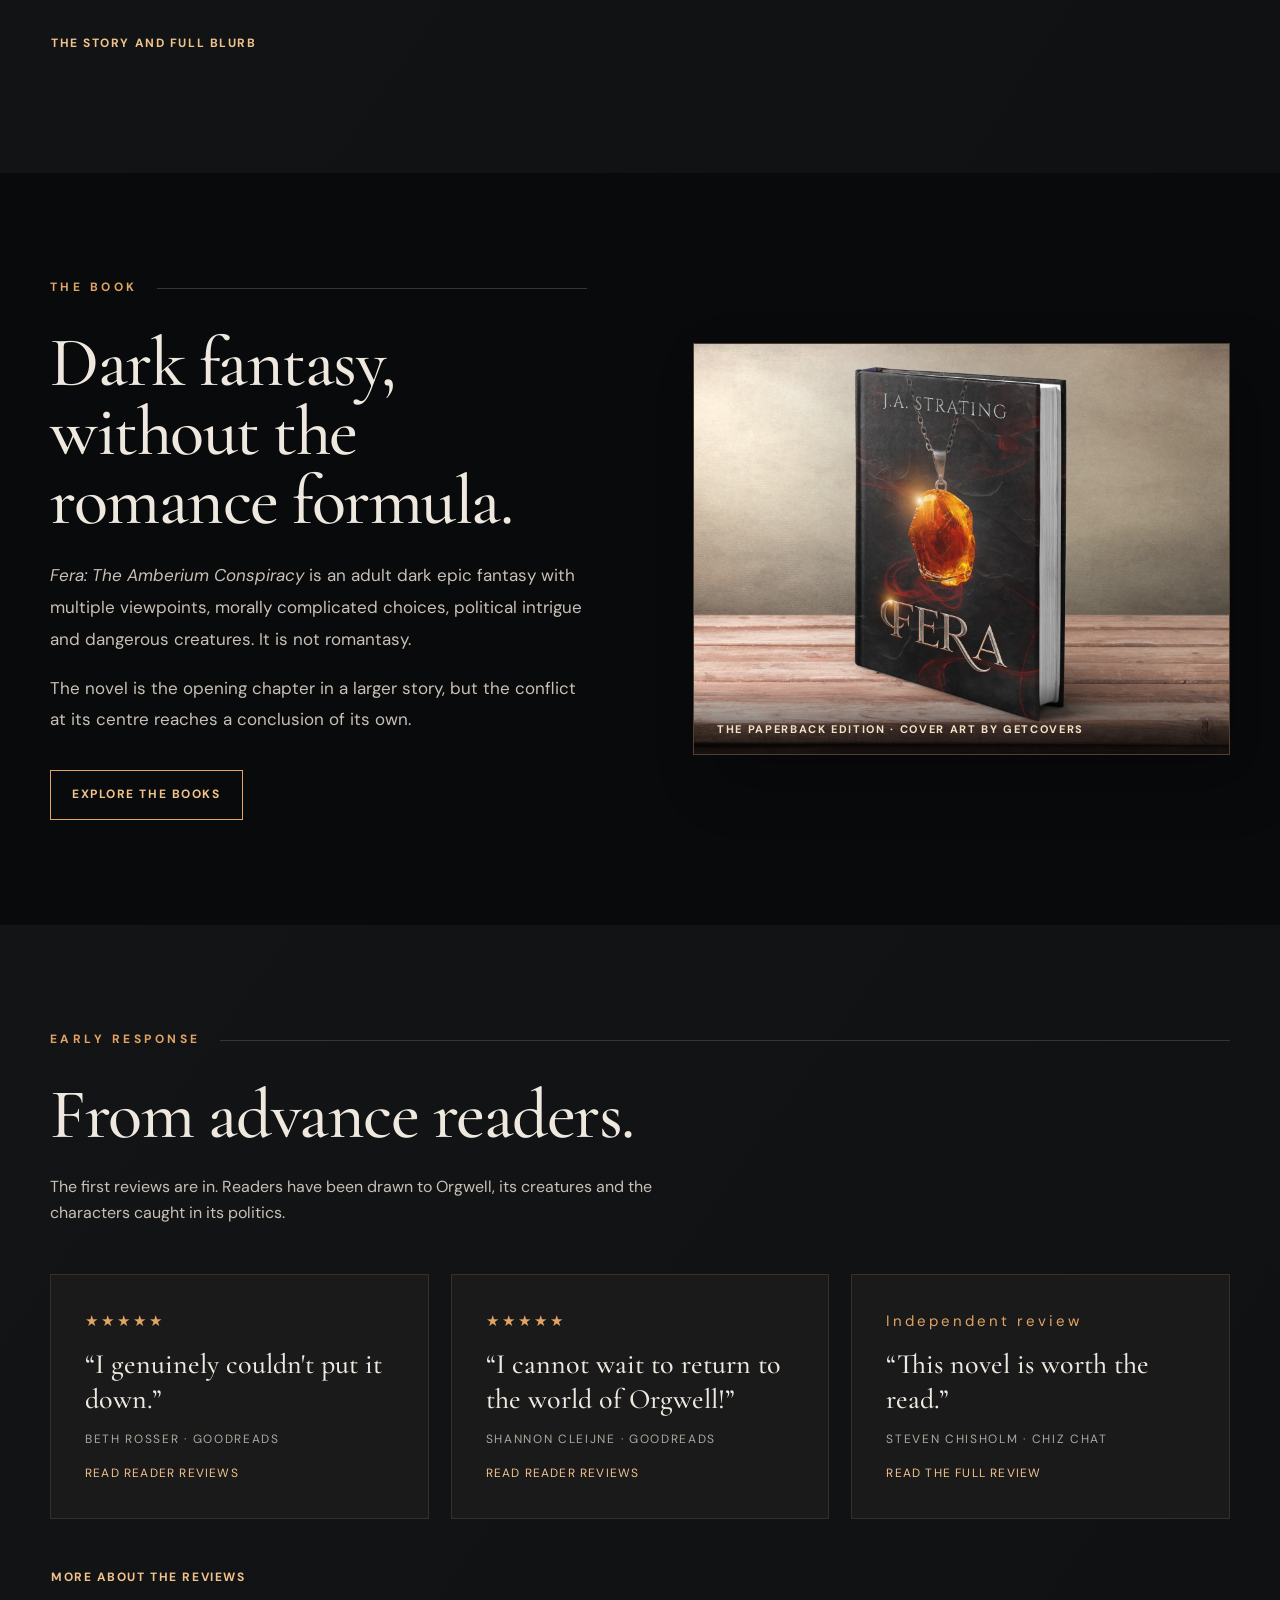
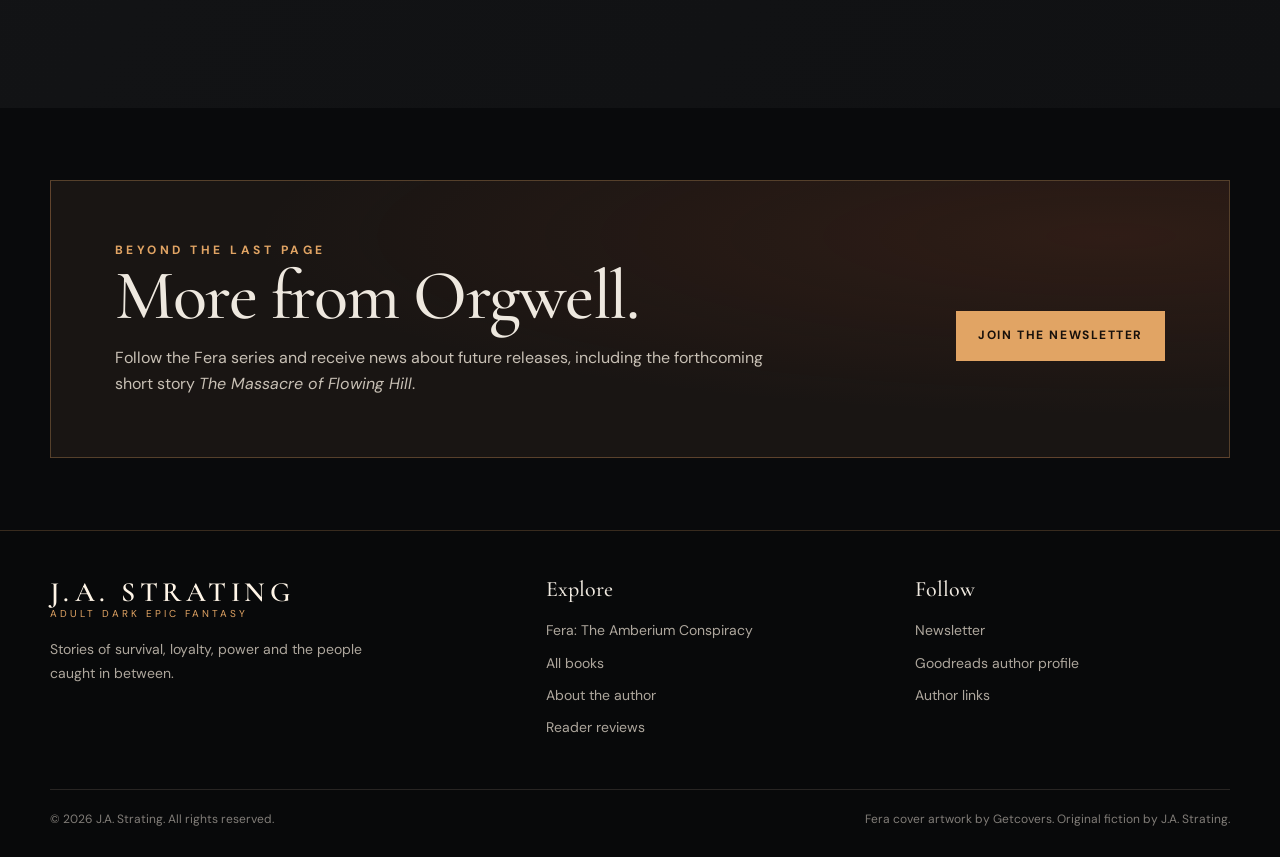
==== commit f47f1277: "Focus author branding on adult dark epic fantasy" ====
--- a/index.html
+++ b/index.html
@@ -7,7 +7,7 @@
   <link rel="icon" type="image/svg+xml" href="favicon.svg"><link rel="stylesheet" href="styles.css"><script src="site.js" defer></script>
   <script type="application/ld+json">{"@context":"https://schema.org","@type":"Person","name":"J.A. Strating","jobTitle":"Author","description":"Author of adult dark epic fantasy, including Fera: The Amberium Conspiracy.","sameAs":["https://www.goodreads.com/author/show/70433890.J_A_Strating","https://strating-writes.beehiiv.com/"]}</script>
 </head><body>
-<header class="site-header"><div class="container header-inner"><a class="brand" href="index.html" aria-label="J.A. Strating home"><span class="brand-name">J.A. STRATING</span><span class="brand-sub">Author · Adult Epic Fantasy</span></a><button class="menu-toggle" type="button" aria-expanded="false" aria-controls="main-nav">Menu</button><nav class="site-nav" id="main-nav" aria-label="Main navigation"><a href="index.html" aria-current="page">Home</a><a href="books.html">Books</a><a href="about.html">About</a><a href="reviews.html">Reviews</a><a href="newsletter.html">Newsletter</a><a class="nav-cta" href="fera.html">Discover Fera</a></nav></div></header>
+<header class="site-header"><div class="container header-inner"><a class="brand" href="index.html" aria-label="J.A. Strating home"><span class="brand-name">J.A. STRATING</span><span class="brand-sub">Author · Adult Dark Epic Fantasy</span></a><button class="menu-toggle" type="button" aria-expanded="false" aria-controls="main-nav">Menu</button><nav class="site-nav" id="main-nav" aria-label="Main navigation"><a href="index.html" aria-current="page">Home</a><a href="books.html">Books</a><a href="about.html">About</a><a href="reviews.html">Reviews</a><a href="newsletter.html">Newsletter</a><a class="nav-cta" href="fera.html">Discover Fera</a></nav></div></header>
 <main>
   <section class="hero"><div class="container hero-grid"><div class="hero-copy"><p class="eyebrow">Introducing the Fera series · Book one</p><h1>Power is measured <span class="accent">in Control.</span></h1><p class="lead">In the kingdom of Orgwell, creatures called Fera are enslaved through Control. For those who hold power, they are a privilege. For everyone else, they are another way to survive—or fall.</p><div class="button-row"><a class="btn btn-primary" href="https://www.amazon.com/dp/B0HKWFNFG9" target="_blank" rel="noopener noreferrer">Order on Amazon</a><a class="btn btn-secondary" href="fera.html">Discover the novel</a></div><div class="hero-meta"><span>Adult dark epic fantasy</span><span>30 November 2026</span><span>First in a series</span></div></div><div class="cover-stage cover-stage-3d"><img class="hero-book" src="fera-book-3d.webp" alt="Three-dimensional book mockup of Fera: The Amberium Conspiracy, with its amber pendant cover and illustrated spine" width="1020" height="1541" fetchpriority="high"><span class="cover-caption">Book mockup · Artwork by Getcovers</span></div></div></section>
   <section class="section alt-section"><div class="container"><div class="section-topline"><span class="eyebrow">Inside Orgwell</span></div><div class="section-heading"><h2>One kingdom.<br>Two sides of its order.</h2><p class="lead">A story of creatures and Control, but also of what a society allows its most powerful people to do.</p></div><div class="feature-grid"><article class="feature-card"><p class="feature-kicker">Brum · The cast-out</p><h3>Nothing left to lose.</h3><p>Limited Control cost Brum his place in the guild. A dangerous expedition offers a way back, until an unknown Fera makes a choice he never thought possible.</p></article><article class="feature-card"><p class="feature-kicker">Isabella · The guild mistress</p><h3>Everything to risk.</h3><p>She holds rank, influence and a guild of her own. None of it has helped her uncover who murdered her parents. A trail of illegal Amberium might.</p></article><article class="feature-card"><p class="feature-kicker">The conspiracy</p><h3>A kingdom built on secrets.</h3><p>As their paths converge, buried research and a relentless hunt threaten the system on which Orgwell's hierarchy depends.</p></article></div><div class="button-row"><a href="fera.html" class="btn btn-text">The story and full blurb</a></div></div></section>
@@ -15,5 +15,5 @@
   <section class="section alt-section"><div class="container"><div class="section-topline"><span class="eyebrow">Early response</span></div><div class="section-heading"><h2>From advance readers.</h2><p>The first reviews are in. Readers have been drawn to Orgwell, its creatures and the characters caught in its politics.</p></div><div class="review-grid"><article class="review-card"><span class="review-stars" aria-label="Five stars">★★★★★</span><blockquote>“I genuinely couldn't put it down.”</blockquote><span class="review-by">Beth Rosser · Goodreads</span><a href="https://www.goodreads.com/book/show/259640133-fera" target="_blank" rel="noopener noreferrer">Read reader reviews</a></article><article class="review-card"><span class="review-stars" aria-label="Five stars">★★★★★</span><blockquote>“I cannot wait to return to the world of Orgwell!”</blockquote><span class="review-by">Shannon Cleijne · Goodreads</span><a href="https://www.goodreads.com/book/show/259640133-fera" target="_blank" rel="noopener noreferrer">Read reader reviews</a></article><article class="review-card"><span class="review-stars" aria-label="Independent review">Independent review</span><blockquote>“This novel is worth the read.”</blockquote><span class="review-by">Steven Chisholm · Chiz Chat</span><a href="https://www.chizchat.com/post/book-review-fera-the-amberium-conspiracy-by-j-a-strating" target="_blank" rel="noopener noreferrer">Read the full review</a></article></div><div class="button-row"><a class="btn btn-text" href="reviews.html">More about the reviews</a></div></div></section>
   <section class="section-compact"><div class="container"><div class="callout"><div><p class="eyebrow">Beyond the last page</p><h2>More from Orgwell.</h2><p>Follow the Fera series and receive news about future releases, including the forthcoming short story <em>The Massacre of Flowing Hill</em>.</p></div><div class="button-row"><a class="btn btn-primary" href="newsletter.html">Join the newsletter</a></div></div></div></section>
 </main>
-<footer class="site-footer"><div class="container"><div class="footer-grid"><div><a class="brand" href="index.html"><span class="brand-name">J.A. STRATING</span><span class="brand-sub">Adult Epic Fantasy</span></a><p class="small" style="max-width:335px;margin-top:19px">Stories of survival, loyalty, power and the people caught in between.</p></div><div><h3 class="footer-heading">Explore</h3><div class="footer-list"><a href="fera.html">Fera: The Amberium Conspiracy</a><a href="books.html">All books</a><a href="about.html">About the author</a><a href="reviews.html">Reader reviews</a></div></div><div><h3 class="footer-heading">Follow</h3><div class="footer-list"><a href="https://strating-writes.beehiiv.com/" target="_blank" rel="noopener noreferrer">Newsletter</a><a href="https://www.goodreads.com/author/show/70433890.J_A_Strating" target="_blank" rel="noopener noreferrer">Goodreads author profile</a><a href="https://stratingbooks.carrd.co" target="_blank" rel="noopener noreferrer">Author links</a></div></div></div><div class="footer-bottom"><span>© <span data-year>2026</span> J.A. Strating. All rights reserved.</span><span>Fera cover artwork by Getcovers. Original fiction by J.A. Strating.</span></div></div></footer>
+<footer class="site-footer"><div class="container"><div class="footer-grid"><div><a class="brand" href="index.html"><span class="brand-name">J.A. STRATING</span><span class="brand-sub">Adult Dark Epic Fantasy</span></a><p class="small" style="max-width:335px;margin-top:19px">Stories of survival, loyalty, power and the people caught in between.</p></div><div><h3 class="footer-heading">Explore</h3><div class="footer-list"><a href="fera.html">Fera: The Amberium Conspiracy</a><a href="books.html">All books</a><a href="about.html">About the author</a><a href="reviews.html">Reader reviews</a></div></div><div><h3 class="footer-heading">Follow</h3><div class="footer-list"><a href="https://strating-writes.beehiiv.com/" target="_blank" rel="noopener noreferrer">Newsletter</a><a href="https://www.goodreads.com/author/show/70433890.J_A_Strating" target="_blank" rel="noopener noreferrer">Goodreads author profile</a><a href="https://stratingbooks.carrd.co" target="_blank" rel="noopener noreferrer">Author links</a></div></div></div><div class="footer-bottom"><span>© <span data-year>2026</span> J.A. Strating. All rights reserved.</span><span>Fera cover artwork by Getcovers. Original fiction by J.A. Strating.</span></div></div></footer>
 </body></html>
--- a/styles.css
+++ b/styles.css
@@ -75,6 +75,9 @@
 .portraitless{position:relative;min-height:400px;border:1px solid rgba(225,164,100,.18);background:radial-gradient(circle at 75% 25%,rgba(155,67,34,.25),transparent 37%),linear-gradient(145deg,#231b1b,#111315);display:flex;justify-content:center;align-items:center;overflow:hidden}
 .portraitless .monogram{font:500 clamp(95px,15vw,200px)/1 var(--font-display);color:rgba(231,171,104,.12);letter-spacing:-.1em}
 .portraitless::after{content:'';position:absolute;inset:22px;border:1px solid rgba(225,164,100,.19);pointer-events:none}
+.author-portrait{margin:0;max-width:490px;padding:15px 15px 19px;background:radial-gradient(circle at 60% 30%,rgba(179,86,38,.15),transparent 67%),#111214;border:1px solid rgba(225,164,100,.36);box-shadow:18px 24px 50px rgba(0,0,0,.42)}
+.author-portrait img{display:block;width:100%;height:auto;aspect-ratio:1;object-fit:cover;border-radius:50%;border:1px solid rgba(225,164,100,.22)}
+.author-portrait figcaption{padding-top:16px;text-align:center;font-size:12px;font-weight:700;letter-spacing:.18em;text-transform:uppercase;color:var(--amber)}
 .edition-photo{position:relative;min-width:0;margin:0;overflow:hidden;border:1px solid rgba(225,164,100,.24);background:#242120;box-shadow:22px 26px 52px rgba(0,0,0,.28)}
 .edition-photo img{width:100%;height:410px;object-fit:cover;object-position:center}
 .edition-photo figcaption{position:absolute;bottom:0;left:0;right:0;padding:37px 23px 16px;background:linear-gradient(transparent,rgba(0,0,0,.80));font-size:11px;font-weight:700;letter-spacing:.15em;text-transform:uppercase;color:#f7e1c5}
@@ -100,6 +103,12 @@
 .page-hero p{max-width:740px}
 .details-grid{display:grid;grid-template-columns:280px 1fr;gap:9%;align-items:start}
 .detail-cover{width:100%;border:1px solid rgba(225,164,100,.4);box-shadow:15px 20px 40px rgba(0,0,0,.5)}
+.goodreads-shelf{margin-top:25px;padding:22px 20px;border:1px solid var(--line);background:linear-gradient(125deg,#171516,#111315)}
+.goodreads-shelf-label{margin:0 0 15px;color:var(--amber);font-size:12px;font-weight:700;letter-spacing:.16em}
+.goodreads-add-link{display:flex;align-items:center;gap:12px;color:var(--paper);font-size:13px;font-weight:600;line-height:1.4}
+.goodreads-add-link:hover{color:var(--gold)}
+.goodreads-shelf img{display:block;width:70px;height:25px;flex:none}
+.goodreads-shelf .small{margin:14px 0 0;font-size:13px;line-height:1.5}
 .cover-art-layout{display:grid;grid-template-columns:minmax(230px,.62fr) minmax(0,1.38fr);gap:6%;align-items:center}
 .cover-art-copy p{font-size:17px;line-height:1.8;max-width:440px}
 .cover-art-copy .small{font-size:14px;color:var(--muted)}
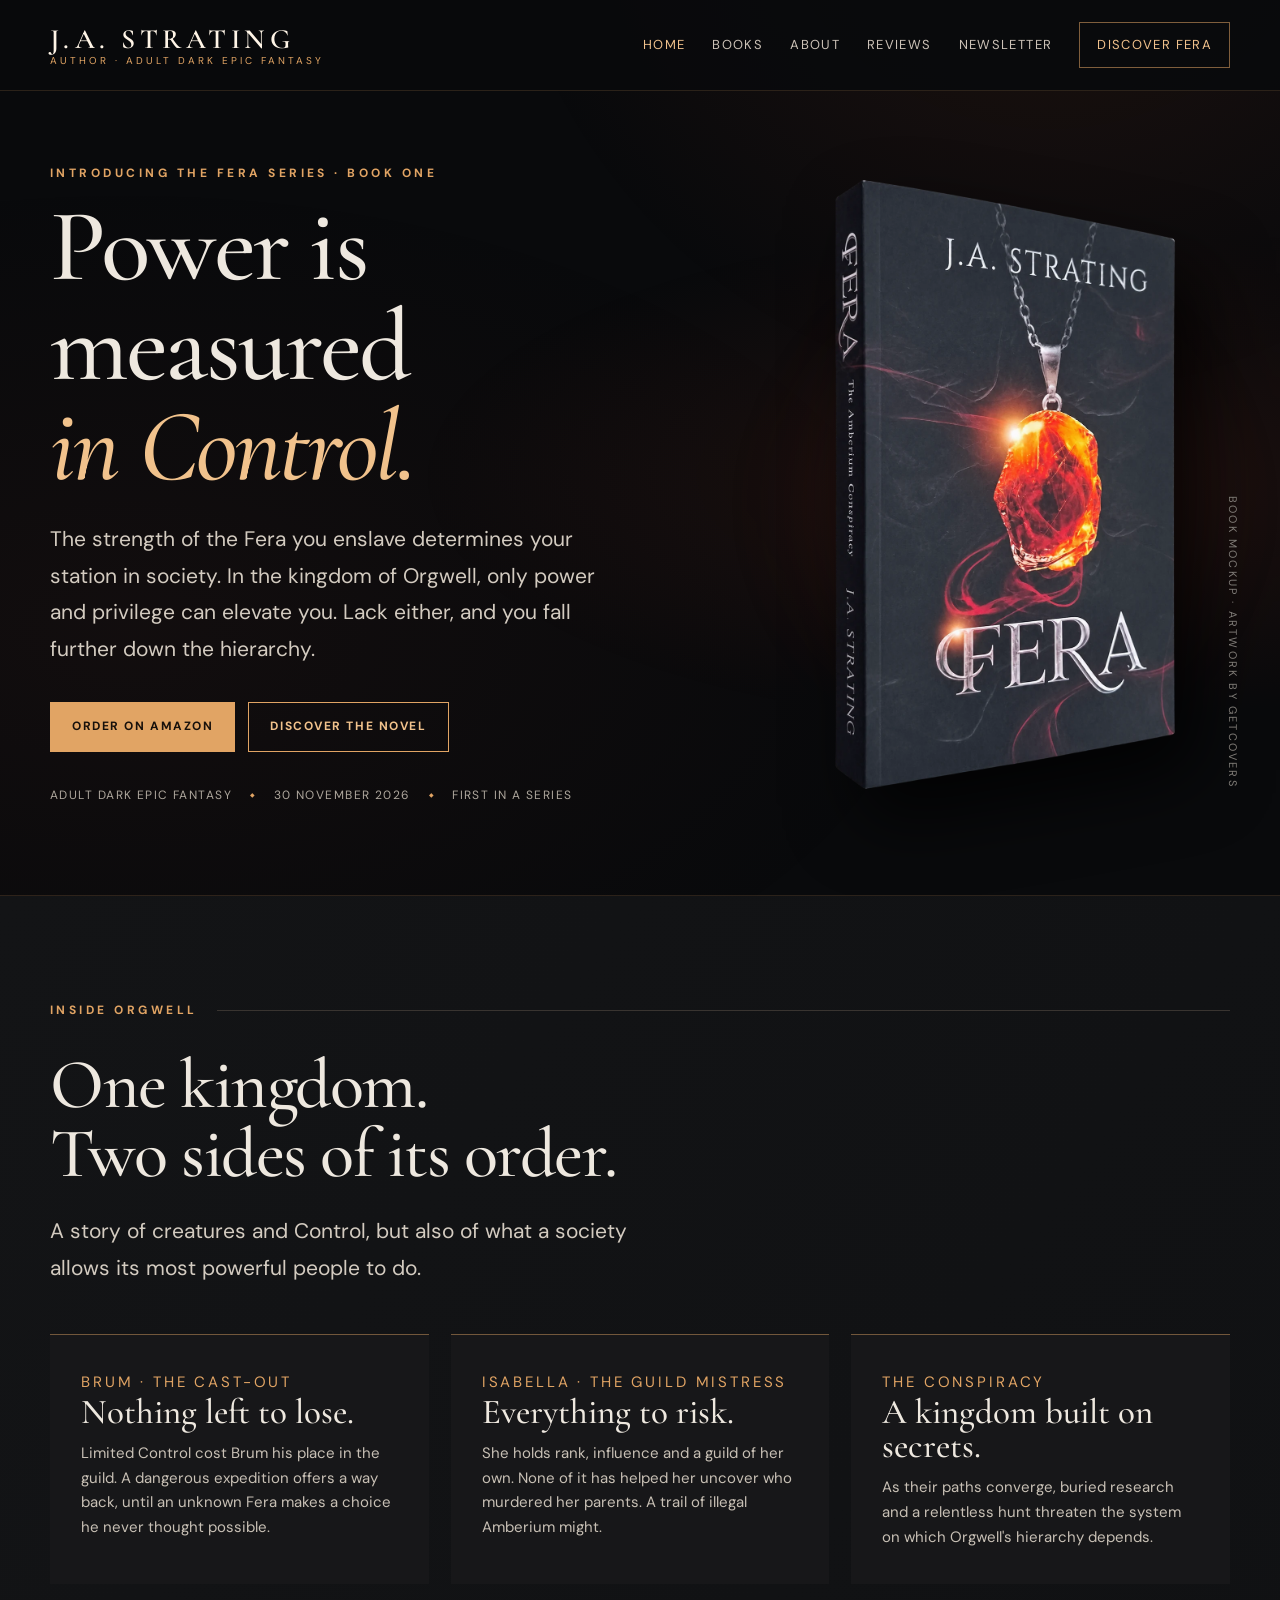
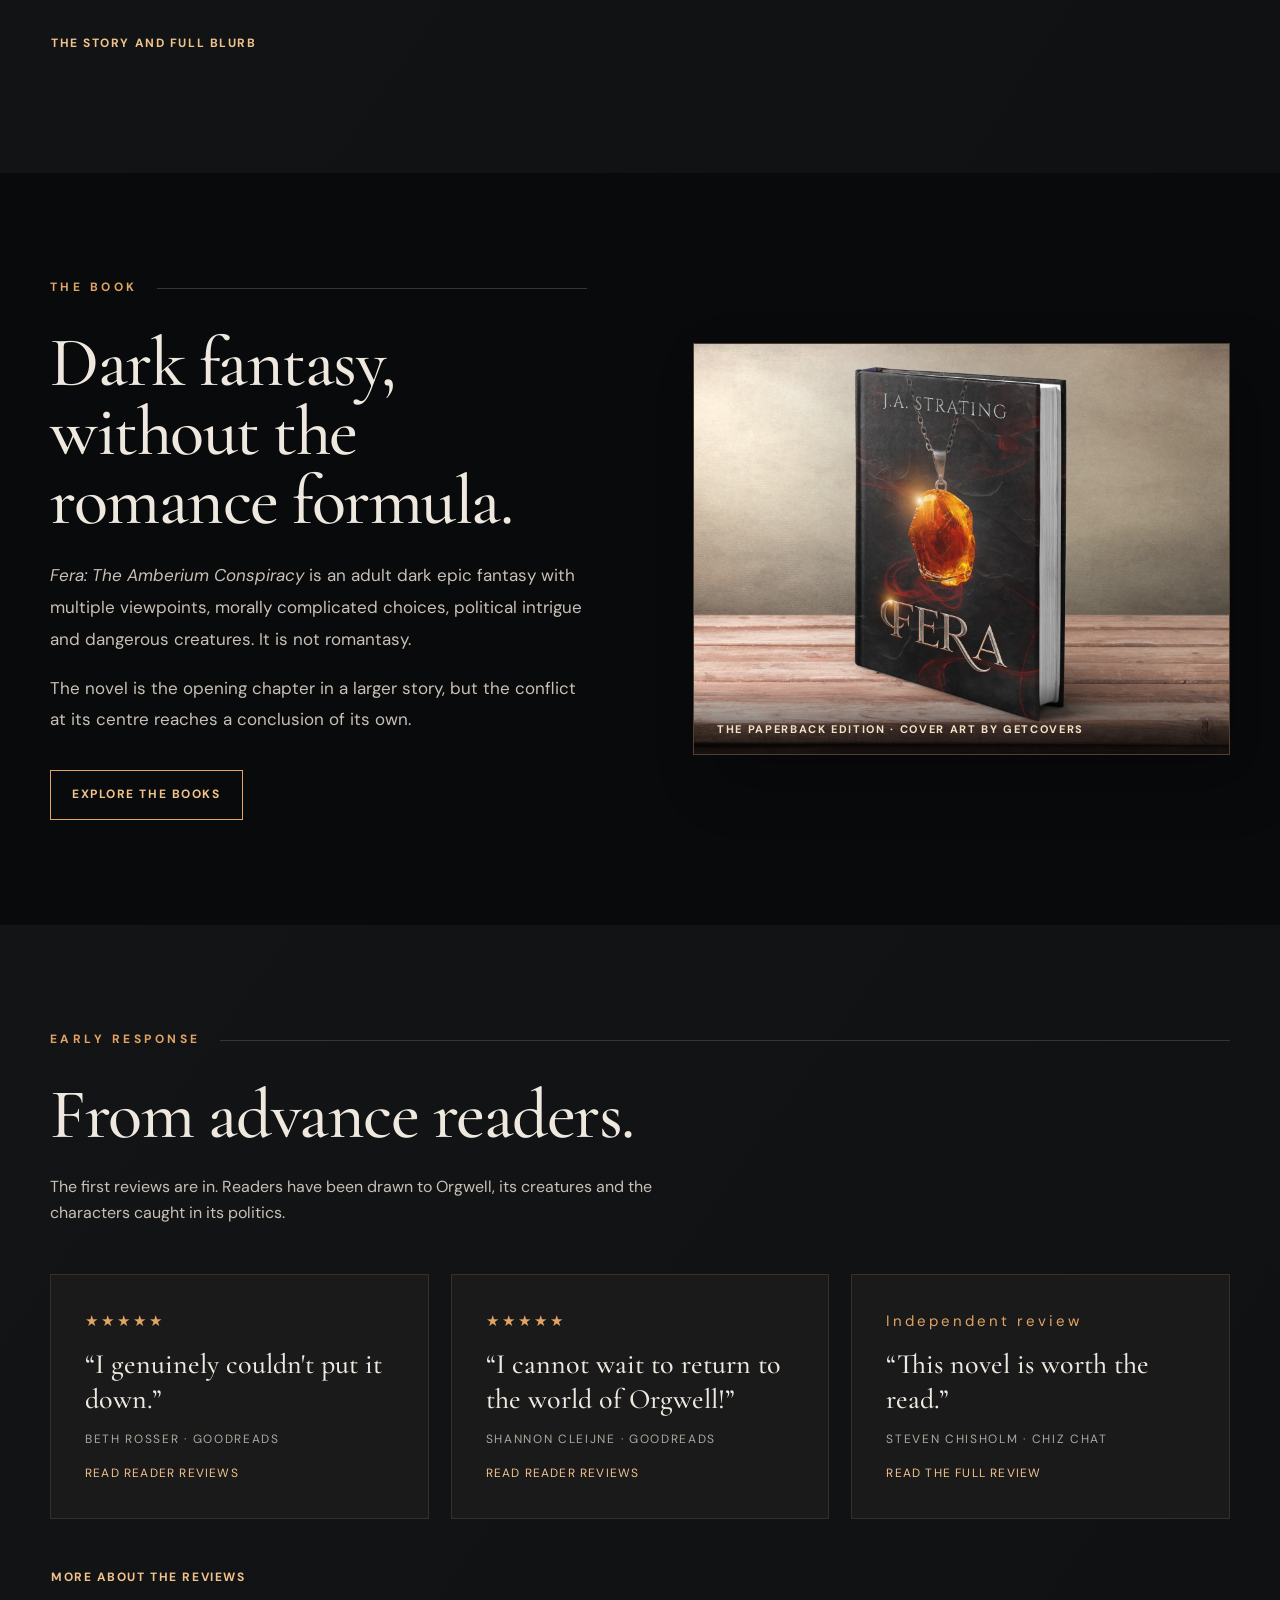
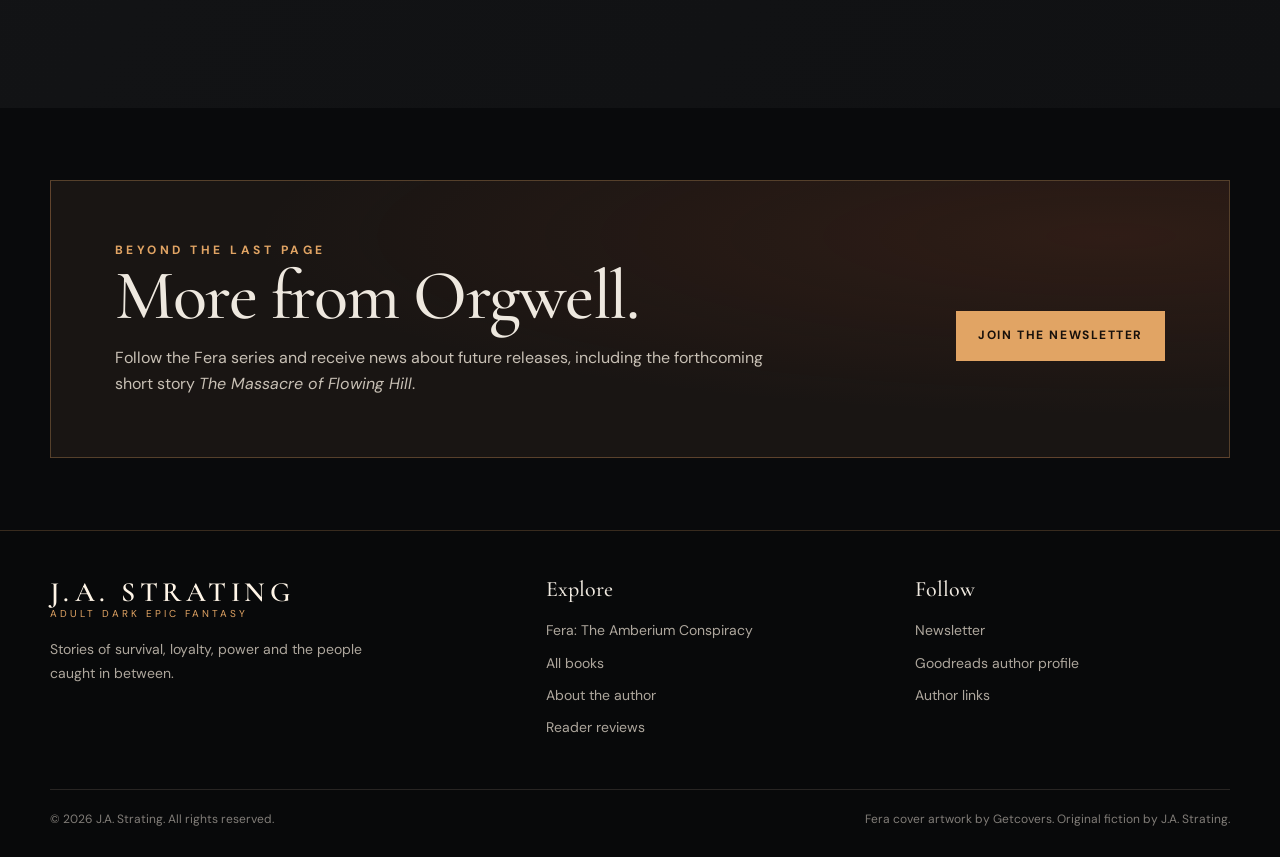
==== commit e5dade71: "Refine Orgwell hierarchy introduction" ====
--- a/index.html
+++ b/index.html
@@ -9,7 +9,7 @@
 </head><body>
 <header class="site-header"><div class="container header-inner"><a class="brand" href="index.html" aria-label="J.A. Strating home"><span class="brand-name">J.A. STRATING</span><span class="brand-sub">Author · Adult Dark Epic Fantasy</span></a><button class="menu-toggle" type="button" aria-expanded="false" aria-controls="main-nav">Menu</button><nav class="site-nav" id="main-nav" aria-label="Main navigation"><a href="index.html" aria-current="page">Home</a><a href="books.html">Books</a><a href="about.html">About</a><a href="reviews.html">Reviews</a><a href="newsletter.html">Newsletter</a><a class="nav-cta" href="fera.html">Discover Fera</a></nav></div></header>
 <main>
-  <section class="hero"><div class="container hero-grid"><div class="hero-copy"><p class="eyebrow">Introducing the Fera series · Book one</p><h1>Power is measured <span class="accent">in Control.</span></h1><p class="lead">In the kingdom of Orgwell, creatures called Fera are enslaved through Control. For those who hold power, they are a privilege. For everyone else, they are another way to survive—or fall.</p><div class="button-row"><a class="btn btn-primary" href="https://www.amazon.com/dp/B0HKWFNFG9" target="_blank" rel="noopener noreferrer">Order on Amazon</a><a class="btn btn-secondary" href="fera.html">Discover the novel</a></div><div class="hero-meta"><span>Adult dark epic fantasy</span><span>30 November 2026</span><span>First in a series</span></div></div><div class="cover-stage cover-stage-3d"><img class="hero-book" src="fera-book-3d.webp" alt="Three-dimensional book mockup of Fera: The Amberium Conspiracy, with its amber pendant cover and illustrated spine" width="1020" height="1541" fetchpriority="high"><span class="cover-caption">Book mockup · Artwork by Getcovers</span></div></div></section>
+  <section class="hero"><div class="container hero-grid"><div class="hero-copy"><p class="eyebrow">Introducing the Fera series · Book one</p><h1>Power is measured <span class="accent">in Control.</span></h1><p class="lead">The strength of the Fera you enslave determines your station in society. In the kingdom of Orgwell, only power and privilege can elevate you. Lack either, and you fall further down the hierarchy.</p><div class="button-row"><a class="btn btn-primary" href="https://www.amazon.com/dp/B0HKWFNFG9" target="_blank" rel="noopener noreferrer">Order on Amazon</a><a class="btn btn-secondary" href="fera.html">Discover the novel</a></div><div class="hero-meta"><span>Adult dark epic fantasy</span><span>30 November 2026</span><span>First in a series</span></div></div><div class="cover-stage cover-stage-3d"><img class="hero-book" src="fera-book-3d.webp" alt="Three-dimensional book mockup of Fera: The Amberium Conspiracy, with its amber pendant cover and illustrated spine" width="1020" height="1541" fetchpriority="high"><span class="cover-caption">Book mockup · Artwork by Getcovers</span></div></div></section>
   <section class="section alt-section"><div class="container"><div class="section-topline"><span class="eyebrow">Inside Orgwell</span></div><div class="section-heading"><h2>One kingdom.<br>Two sides of its order.</h2><p class="lead">A story of creatures and Control, but also of what a society allows its most powerful people to do.</p></div><div class="feature-grid"><article class="feature-card"><p class="feature-kicker">Brum · The cast-out</p><h3>Nothing left to lose.</h3><p>Limited Control cost Brum his place in the guild. A dangerous expedition offers a way back, until an unknown Fera makes a choice he never thought possible.</p></article><article class="feature-card"><p class="feature-kicker">Isabella · The guild mistress</p><h3>Everything to risk.</h3><p>She holds rank, influence and a guild of her own. None of it has helped her uncover who murdered her parents. A trail of illegal Amberium might.</p></article><article class="feature-card"><p class="feature-kicker">The conspiracy</p><h3>A kingdom built on secrets.</h3><p>As their paths converge, buried research and a relentless hunt threaten the system on which Orgwell's hierarchy depends.</p></article></div><div class="button-row"><a href="fera.html" class="btn btn-text">The story and full blurb</a></div></div></section>
   <section class="section"><div class="container split"><div class="body-copy"><div class="section-topline"><span class="eyebrow">The book</span></div><h2>Dark fantasy, without the romance formula.</h2><p><em>Fera: The Amberium Conspiracy</em> is an adult dark epic fantasy with multiple viewpoints, morally complicated choices, political intrigue and dangerous creatures. It is not romantasy.</p><p>The novel is the opening chapter in a larger story, but the conflict at its centre reaches a conclusion of its own.</p><div class="button-row"><a class="btn btn-secondary" href="books.html">Explore the books</a></div></div><figure class="edition-photo"><img src="fera-paperback-scene.jpg" alt="Fera book mockup standing on a wooden table, showing its black cover and glowing amber pendant" width="2048" height="1260" loading="lazy"><figcaption>The paperback edition · Cover art by Getcovers</figcaption></figure></div></section>
   <section class="section alt-section"><div class="container"><div class="section-topline"><span class="eyebrow">Early response</span></div><div class="section-heading"><h2>From advance readers.</h2><p>The first reviews are in. Readers have been drawn to Orgwell, its creatures and the characters caught in its politics.</p></div><div class="review-grid"><article class="review-card"><span class="review-stars" aria-label="Five stars">★★★★★</span><blockquote>“I genuinely couldn't put it down.”</blockquote><span class="review-by">Beth Rosser · Goodreads</span><a href="https://www.goodreads.com/book/show/259640133-fera" target="_blank" rel="noopener noreferrer">Read reader reviews</a></article><article class="review-card"><span class="review-stars" aria-label="Five stars">★★★★★</span><blockquote>“I cannot wait to return to the world of Orgwell!”</blockquote><span class="review-by">Shannon Cleijne · Goodreads</span><a href="https://www.goodreads.com/book/show/259640133-fera" target="_blank" rel="noopener noreferrer">Read reader reviews</a></article><article class="review-card"><span class="review-stars" aria-label="Independent review">Independent review</span><blockquote>“This novel is worth the read.”</blockquote><span class="review-by">Steven Chisholm · Chiz Chat</span><a href="https://www.chizchat.com/post/book-review-fera-the-amberium-conspiracy-by-j-a-strating" target="_blank" rel="noopener noreferrer">Read the full review</a></article></div><div class="button-row"><a class="btn btn-text" href="reviews.html">More about the reviews</a></div></div></section>
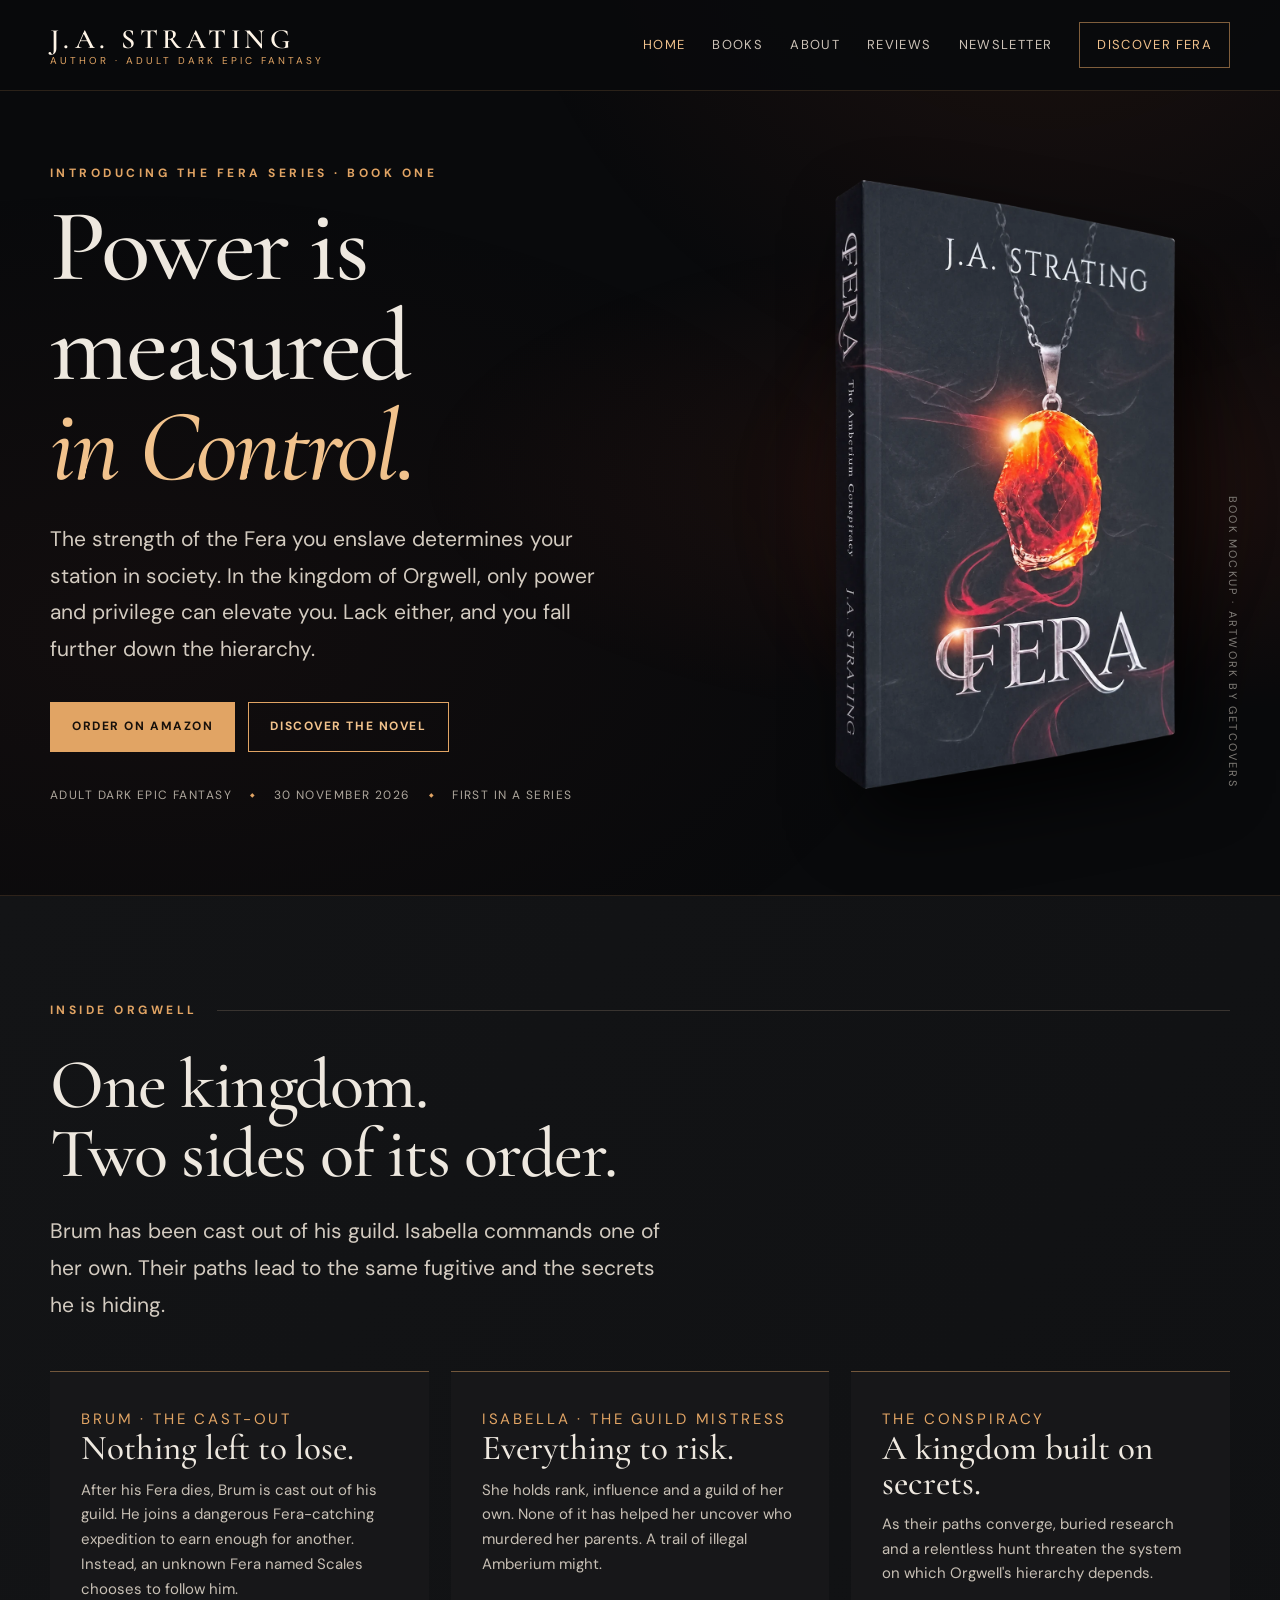
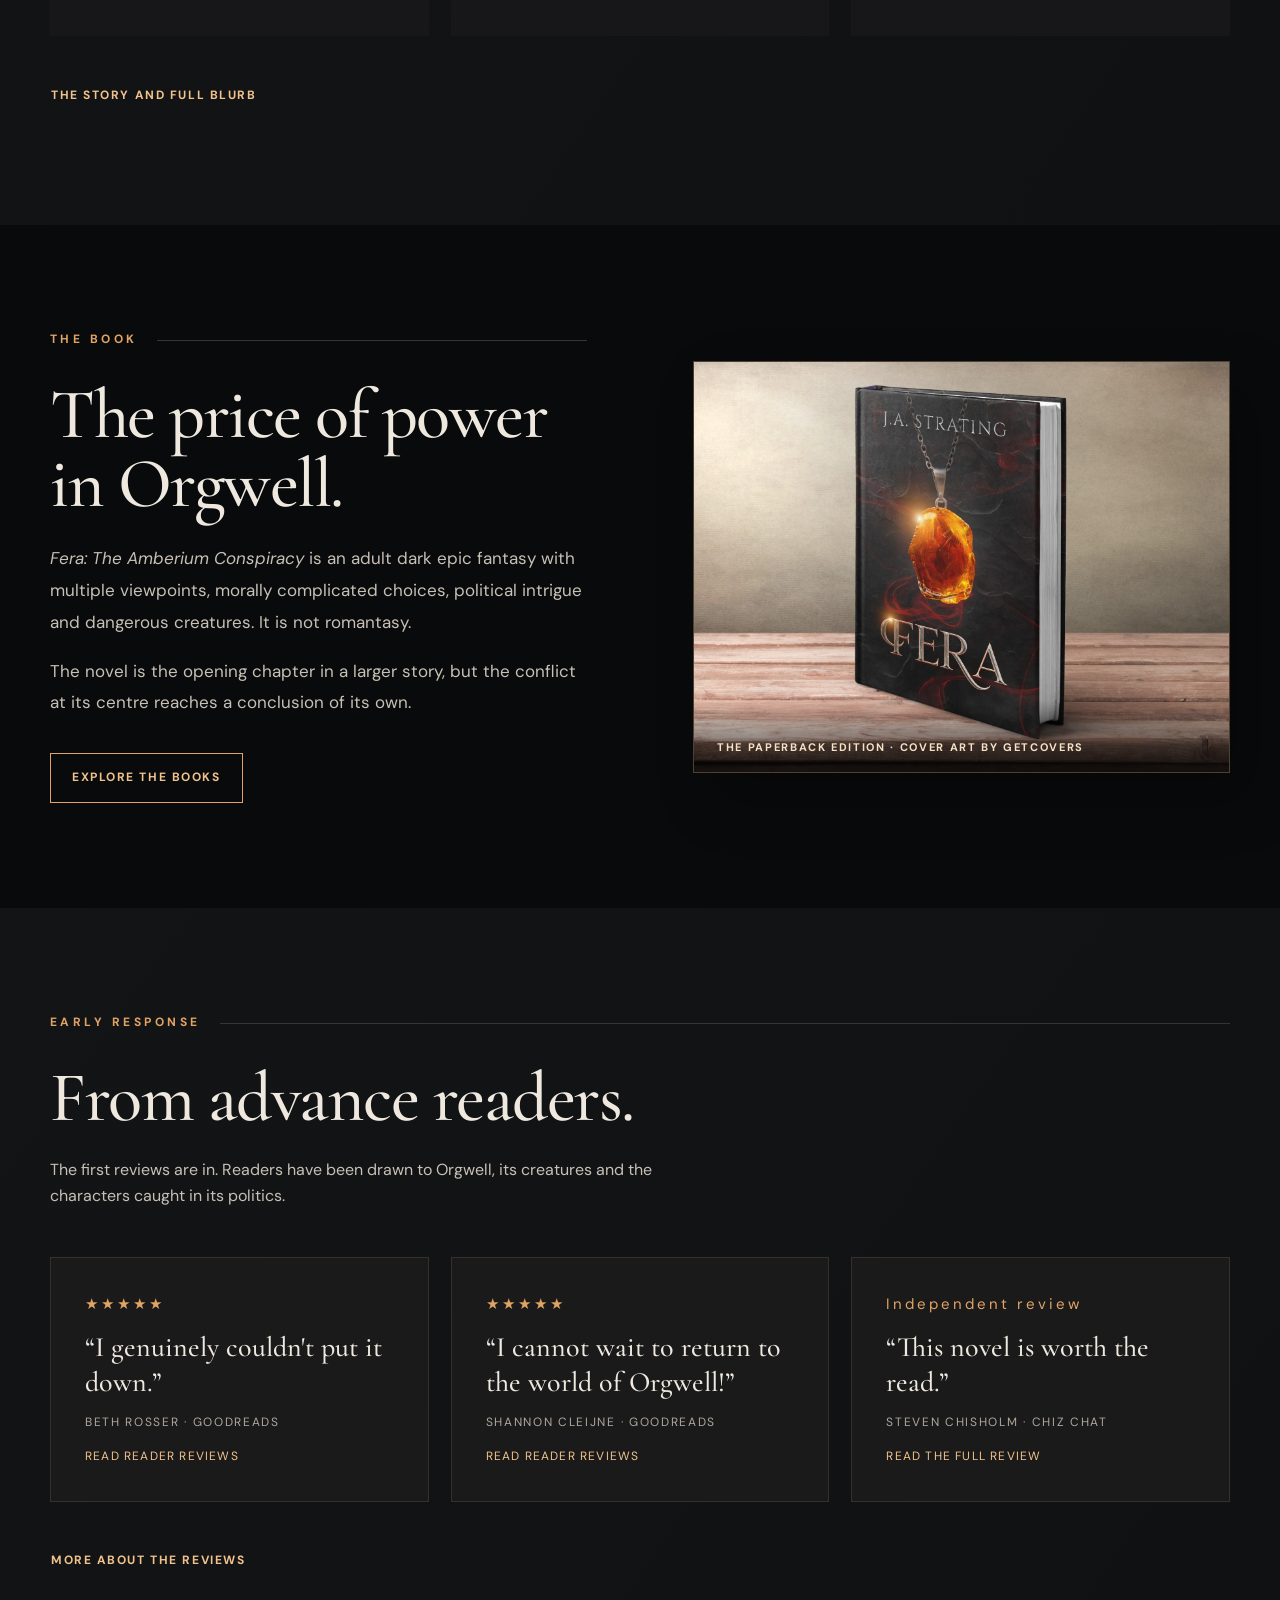
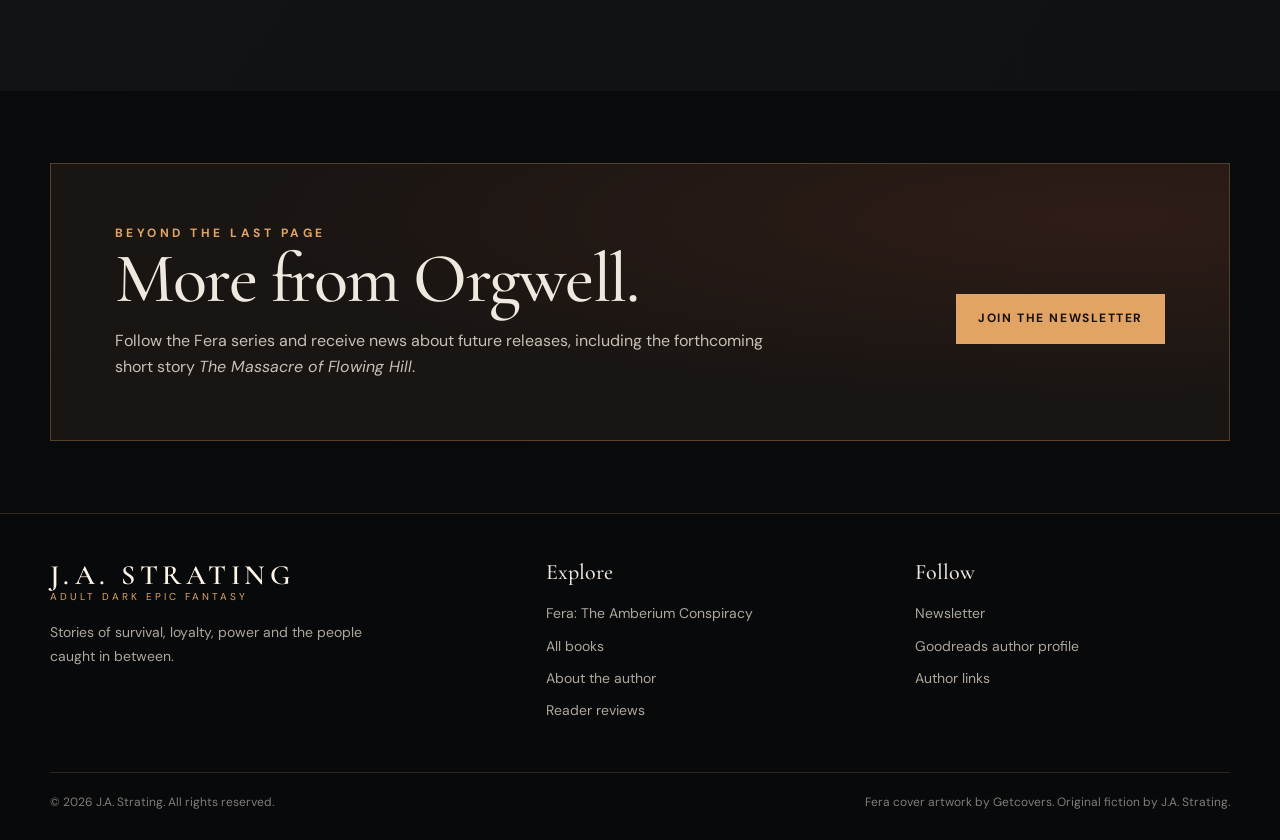
==== commit e5e87880: "Correct and refine homepage supporting text" ====
--- a/index.html
+++ b/index.html
@@ -10,8 +10,8 @@
 <header class="site-header"><div class="container header-inner"><a class="brand" href="index.html" aria-label="J.A. Strating home"><span class="brand-name">J.A. STRATING</span><span class="brand-sub">Author · Adult Dark Epic Fantasy</span></a><button class="menu-toggle" type="button" aria-expanded="false" aria-controls="main-nav">Menu</button><nav class="site-nav" id="main-nav" aria-label="Main navigation"><a href="index.html" aria-current="page">Home</a><a href="books.html">Books</a><a href="about.html">About</a><a href="reviews.html">Reviews</a><a href="newsletter.html">Newsletter</a><a class="nav-cta" href="fera.html">Discover Fera</a></nav></div></header>
 <main>
   <section class="hero"><div class="container hero-grid"><div class="hero-copy"><p class="eyebrow">Introducing the Fera series · Book one</p><h1>Power is measured <span class="accent">in Control.</span></h1><p class="lead">The strength of the Fera you enslave determines your station in society. In the kingdom of Orgwell, only power and privilege can elevate you. Lack either, and you fall further down the hierarchy.</p><div class="button-row"><a class="btn btn-primary" href="https://www.amazon.com/dp/B0HKWFNFG9" target="_blank" rel="noopener noreferrer">Order on Amazon</a><a class="btn btn-secondary" href="fera.html">Discover the novel</a></div><div class="hero-meta"><span>Adult dark epic fantasy</span><span>30 November 2026</span><span>First in a series</span></div></div><div class="cover-stage cover-stage-3d"><img class="hero-book" src="fera-book-3d.webp" alt="Three-dimensional book mockup of Fera: The Amberium Conspiracy, with its amber pendant cover and illustrated spine" width="1020" height="1541" fetchpriority="high"><span class="cover-caption">Book mockup · Artwork by Getcovers</span></div></div></section>
-  <section class="section alt-section"><div class="container"><div class="section-topline"><span class="eyebrow">Inside Orgwell</span></div><div class="section-heading"><h2>One kingdom.<br>Two sides of its order.</h2><p class="lead">A story of creatures and Control, but also of what a society allows its most powerful people to do.</p></div><div class="feature-grid"><article class="feature-card"><p class="feature-kicker">Brum · The cast-out</p><h3>Nothing left to lose.</h3><p>Limited Control cost Brum his place in the guild. A dangerous expedition offers a way back, until an unknown Fera makes a choice he never thought possible.</p></article><article class="feature-card"><p class="feature-kicker">Isabella · The guild mistress</p><h3>Everything to risk.</h3><p>She holds rank, influence and a guild of her own. None of it has helped her uncover who murdered her parents. A trail of illegal Amberium might.</p></article><article class="feature-card"><p class="feature-kicker">The conspiracy</p><h3>A kingdom built on secrets.</h3><p>As their paths converge, buried research and a relentless hunt threaten the system on which Orgwell's hierarchy depends.</p></article></div><div class="button-row"><a href="fera.html" class="btn btn-text">The story and full blurb</a></div></div></section>
-  <section class="section"><div class="container split"><div class="body-copy"><div class="section-topline"><span class="eyebrow">The book</span></div><h2>Dark fantasy, without the romance formula.</h2><p><em>Fera: The Amberium Conspiracy</em> is an adult dark epic fantasy with multiple viewpoints, morally complicated choices, political intrigue and dangerous creatures. It is not romantasy.</p><p>The novel is the opening chapter in a larger story, but the conflict at its centre reaches a conclusion of its own.</p><div class="button-row"><a class="btn btn-secondary" href="books.html">Explore the books</a></div></div><figure class="edition-photo"><img src="fera-paperback-scene.jpg" alt="Fera book mockup standing on a wooden table, showing its black cover and glowing amber pendant" width="2048" height="1260" loading="lazy"><figcaption>The paperback edition · Cover art by Getcovers</figcaption></figure></div></section>
+  <section class="section alt-section"><div class="container"><div class="section-topline"><span class="eyebrow">Inside Orgwell</span></div><div class="section-heading"><h2>One kingdom.<br>Two sides of its order.</h2><p class="lead">Brum has been cast out of his guild. Isabella commands one of her own. Their paths lead to the same fugitive and the secrets he is hiding.</p></div><div class="feature-grid"><article class="feature-card"><p class="feature-kicker">Brum · The cast-out</p><h3>Nothing left to lose.</h3><p>After his Fera dies, Brum is cast out of his guild. He joins a dangerous Fera-catching expedition to earn enough for another. Instead, an unknown Fera named Scales chooses to follow him.</p></article><article class="feature-card"><p class="feature-kicker">Isabella · The guild mistress</p><h3>Everything to risk.</h3><p>She holds rank, influence and a guild of her own. None of it has helped her uncover who murdered her parents. A trail of illegal Amberium might.</p></article><article class="feature-card"><p class="feature-kicker">The conspiracy</p><h3>A kingdom built on secrets.</h3><p>As their paths converge, buried research and a relentless hunt threaten the system on which Orgwell's hierarchy depends.</p></article></div><div class="button-row"><a href="fera.html" class="btn btn-text">The story and full blurb</a></div></div></section>
+  <section class="section"><div class="container split"><div class="body-copy"><div class="section-topline"><span class="eyebrow">The book</span></div><h2>The price of power in Orgwell.</h2><p><em>Fera: The Amberium Conspiracy</em> is an adult dark epic fantasy with multiple viewpoints, morally complicated choices, political intrigue and dangerous creatures. It is not romantasy.</p><p>The novel is the opening chapter in a larger story, but the conflict at its centre reaches a conclusion of its own.</p><div class="button-row"><a class="btn btn-secondary" href="books.html">Explore the books</a></div></div><figure class="edition-photo"><img src="fera-paperback-scene.jpg" alt="Fera book mockup standing on a wooden table, showing its black cover and glowing amber pendant" width="2048" height="1260" loading="lazy"><figcaption>The paperback edition · Cover art by Getcovers</figcaption></figure></div></section>
   <section class="section alt-section"><div class="container"><div class="section-topline"><span class="eyebrow">Early response</span></div><div class="section-heading"><h2>From advance readers.</h2><p>The first reviews are in. Readers have been drawn to Orgwell, its creatures and the characters caught in its politics.</p></div><div class="review-grid"><article class="review-card"><span class="review-stars" aria-label="Five stars">★★★★★</span><blockquote>“I genuinely couldn't put it down.”</blockquote><span class="review-by">Beth Rosser · Goodreads</span><a href="https://www.goodreads.com/book/show/259640133-fera" target="_blank" rel="noopener noreferrer">Read reader reviews</a></article><article class="review-card"><span class="review-stars" aria-label="Five stars">★★★★★</span><blockquote>“I cannot wait to return to the world of Orgwell!”</blockquote><span class="review-by">Shannon Cleijne · Goodreads</span><a href="https://www.goodreads.com/book/show/259640133-fera" target="_blank" rel="noopener noreferrer">Read reader reviews</a></article><article class="review-card"><span class="review-stars" aria-label="Independent review">Independent review</span><blockquote>“This novel is worth the read.”</blockquote><span class="review-by">Steven Chisholm · Chiz Chat</span><a href="https://www.chizchat.com/post/book-review-fera-the-amberium-conspiracy-by-j-a-strating" target="_blank" rel="noopener noreferrer">Read the full review</a></article></div><div class="button-row"><a class="btn btn-text" href="reviews.html">More about the reviews</a></div></div></section>
   <section class="section-compact"><div class="container"><div class="callout"><div><p class="eyebrow">Beyond the last page</p><h2>More from Orgwell.</h2><p>Follow the Fera series and receive news about future releases, including the forthcoming short story <em>The Massacre of Flowing Hill</em>.</p></div><div class="button-row"><a class="btn btn-primary" href="newsletter.html">Join the newsletter</a></div></div></div></section>
 </main>
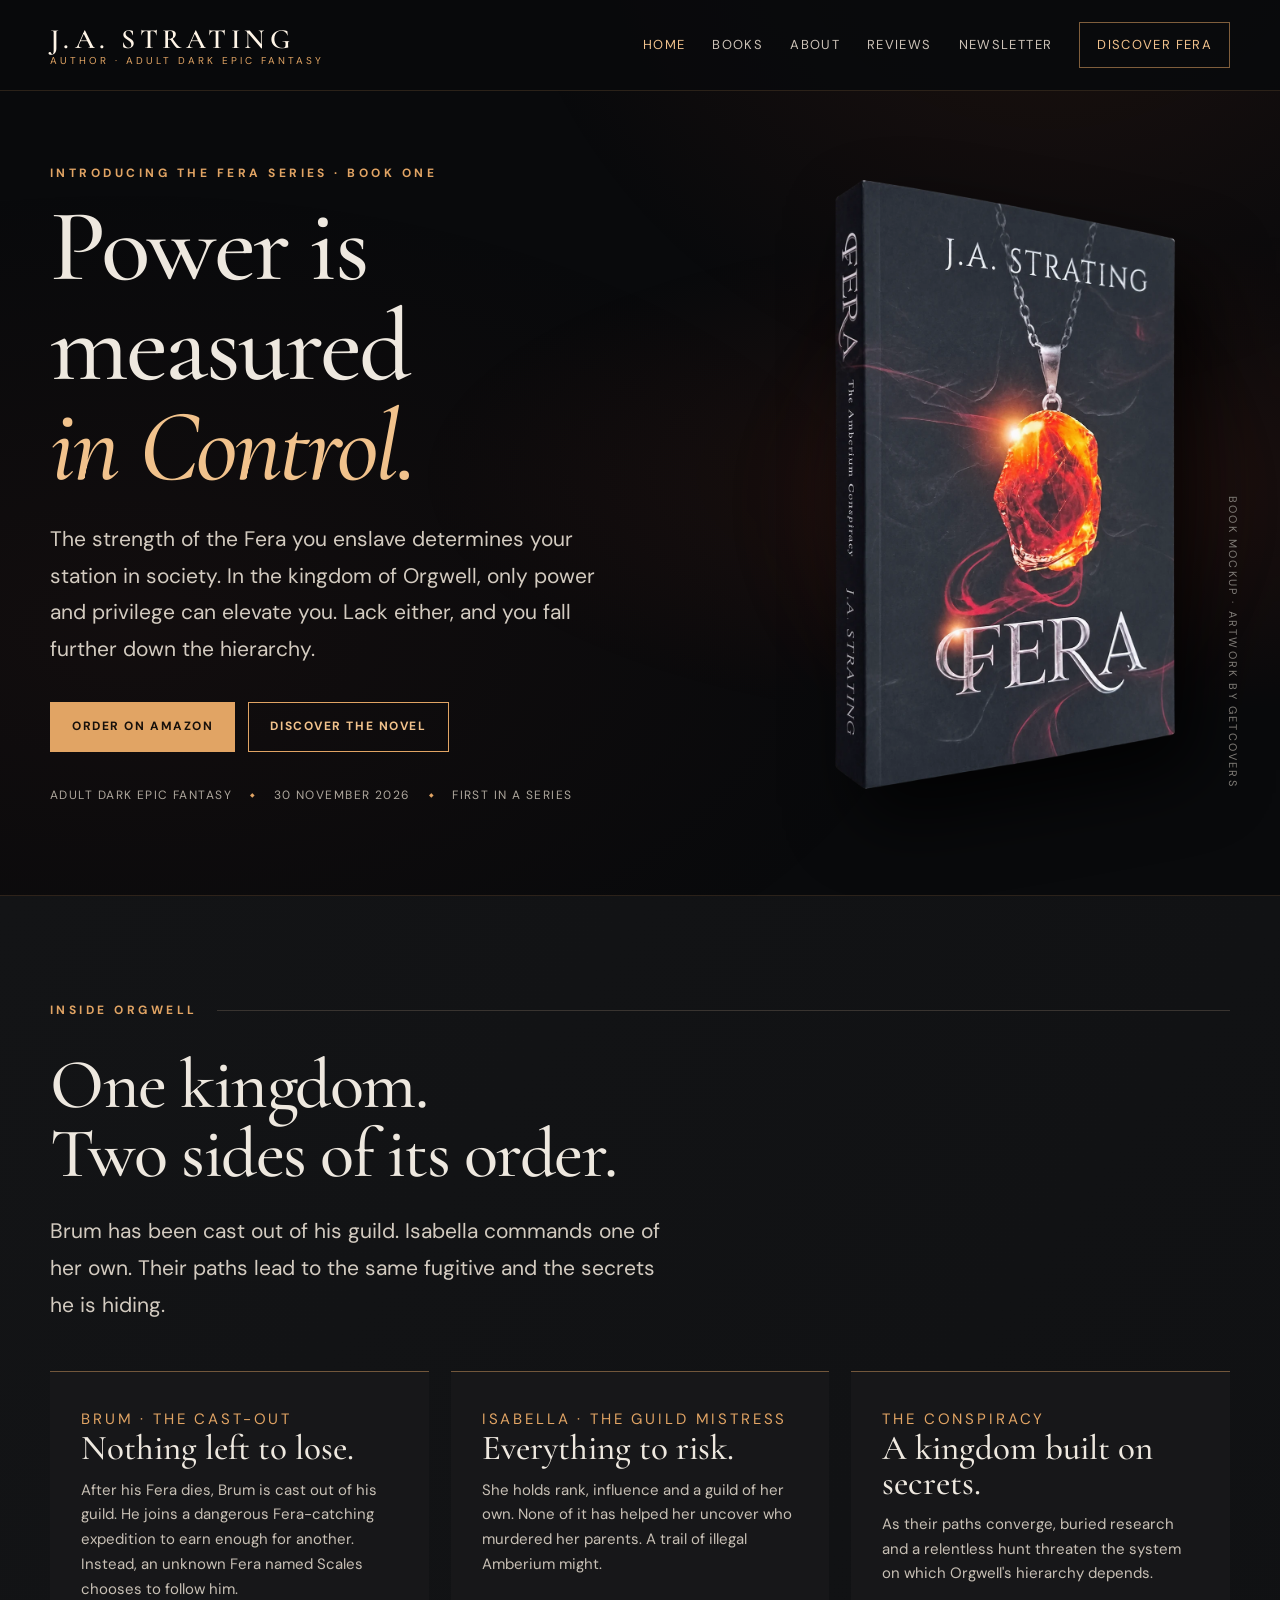
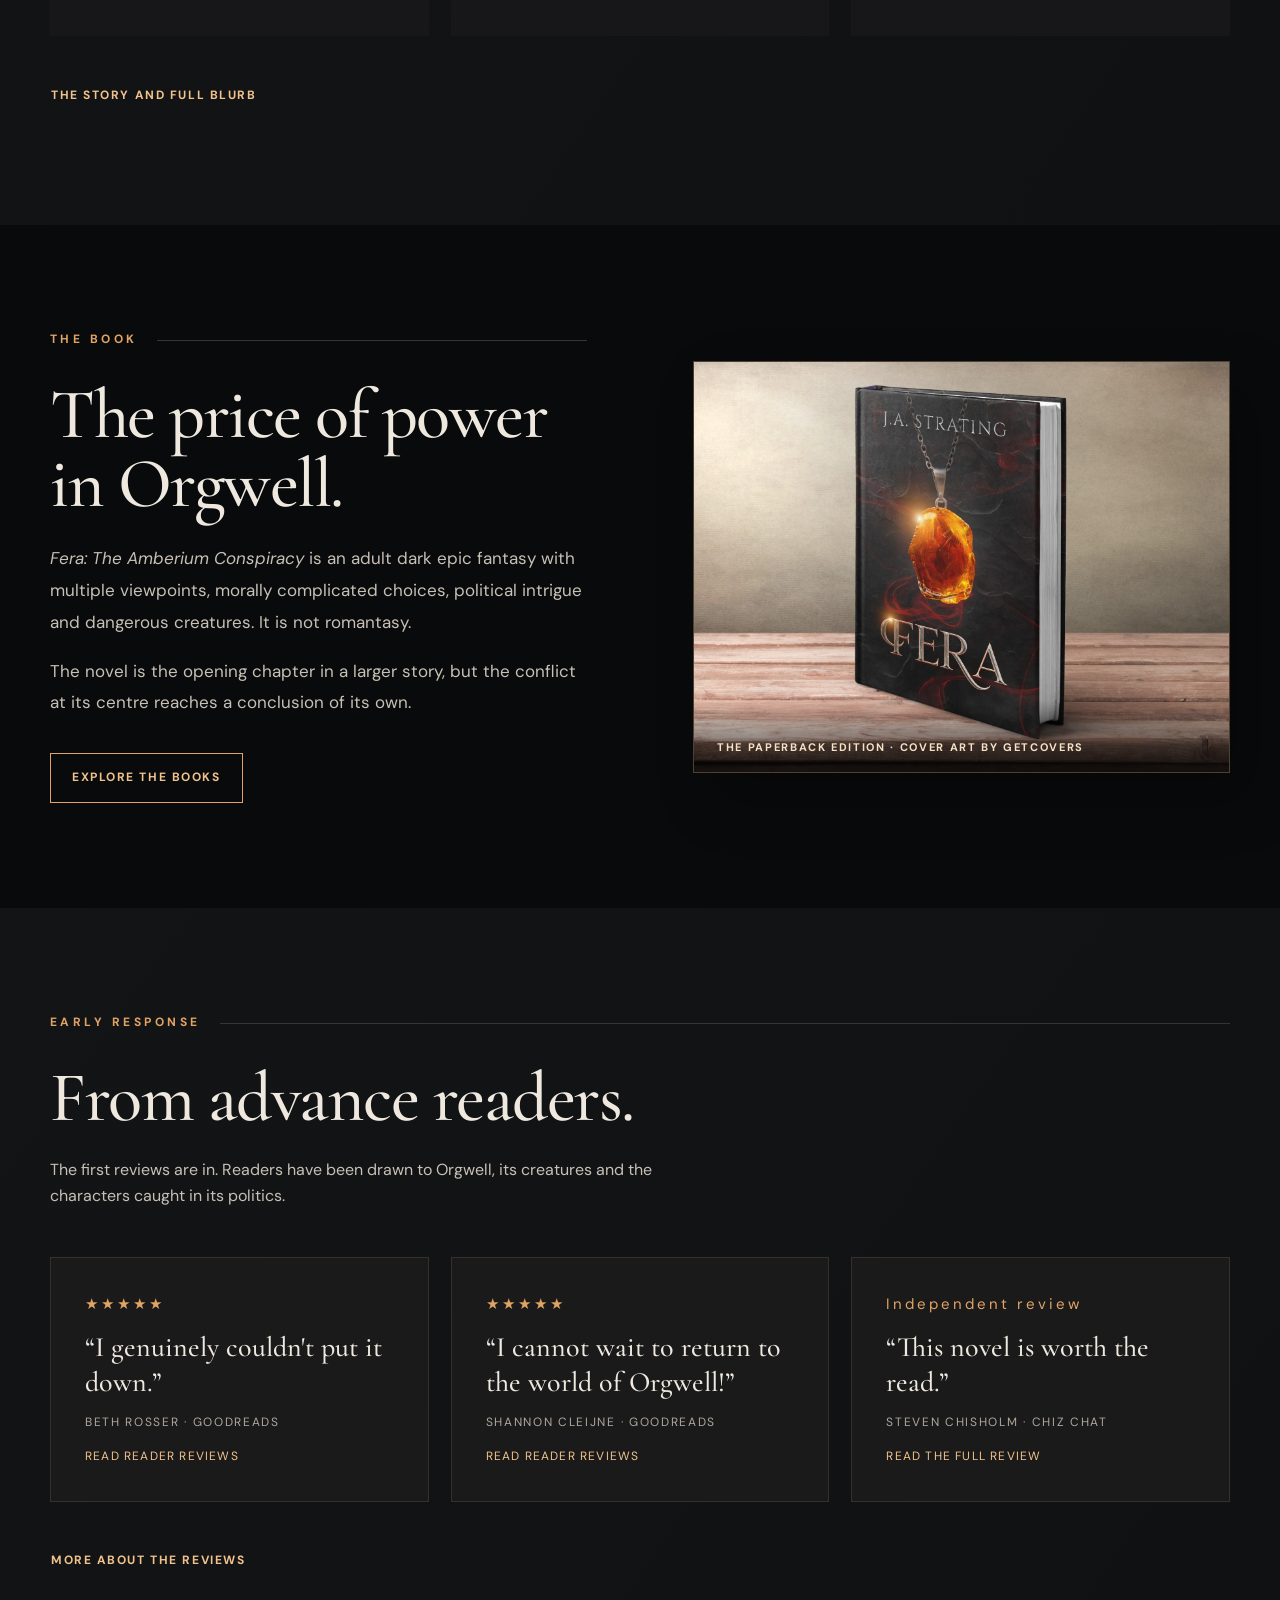
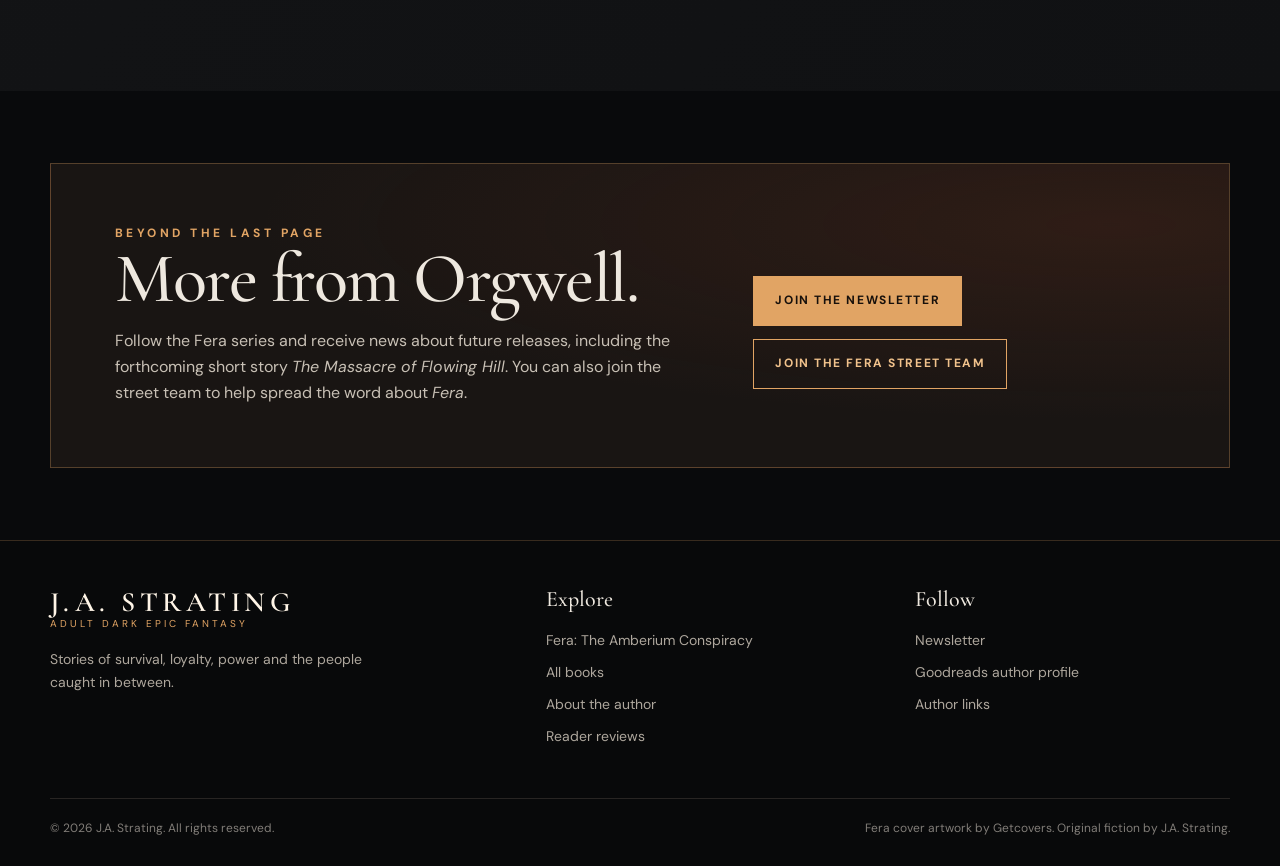
==== commit 2c1ffa2e: "Add Fera Street Team signup" ====
--- a/index.html
+++ b/index.html
@@ -13,7 +13,7 @@
   <section class="section alt-section"><div class="container"><div class="section-topline"><span class="eyebrow">Inside Orgwell</span></div><div class="section-heading"><h2>One kingdom.<br>Two sides of its order.</h2><p class="lead">Brum has been cast out of his guild. Isabella commands one of her own. Their paths lead to the same fugitive and the secrets he is hiding.</p></div><div class="feature-grid"><article class="feature-card"><p class="feature-kicker">Brum · The cast-out</p><h3>Nothing left to lose.</h3><p>After his Fera dies, Brum is cast out of his guild. He joins a dangerous Fera-catching expedition to earn enough for another. Instead, an unknown Fera named Scales chooses to follow him.</p></article><article class="feature-card"><p class="feature-kicker">Isabella · The guild mistress</p><h3>Everything to risk.</h3><p>She holds rank, influence and a guild of her own. None of it has helped her uncover who murdered her parents. A trail of illegal Amberium might.</p></article><article class="feature-card"><p class="feature-kicker">The conspiracy</p><h3>A kingdom built on secrets.</h3><p>As their paths converge, buried research and a relentless hunt threaten the system on which Orgwell's hierarchy depends.</p></article></div><div class="button-row"><a href="fera.html" class="btn btn-text">The story and full blurb</a></div></div></section>
   <section class="section"><div class="container split"><div class="body-copy"><div class="section-topline"><span class="eyebrow">The book</span></div><h2>The price of power in Orgwell.</h2><p><em>Fera: The Amberium Conspiracy</em> is an adult dark epic fantasy with multiple viewpoints, morally complicated choices, political intrigue and dangerous creatures. It is not romantasy.</p><p>The novel is the opening chapter in a larger story, but the conflict at its centre reaches a conclusion of its own.</p><div class="button-row"><a class="btn btn-secondary" href="books.html">Explore the books</a></div></div><figure class="edition-photo"><img src="fera-paperback-scene.jpg" alt="Fera book mockup standing on a wooden table, showing its black cover and glowing amber pendant" width="2048" height="1260" loading="lazy"><figcaption>The paperback edition · Cover art by Getcovers</figcaption></figure></div></section>
   <section class="section alt-section"><div class="container"><div class="section-topline"><span class="eyebrow">Early response</span></div><div class="section-heading"><h2>From advance readers.</h2><p>The first reviews are in. Readers have been drawn to Orgwell, its creatures and the characters caught in its politics.</p></div><div class="review-grid"><article class="review-card"><span class="review-stars" aria-label="Five stars">★★★★★</span><blockquote>“I genuinely couldn't put it down.”</blockquote><span class="review-by">Beth Rosser · Goodreads</span><a href="https://www.goodreads.com/book/show/259640133-fera" target="_blank" rel="noopener noreferrer">Read reader reviews</a></article><article class="review-card"><span class="review-stars" aria-label="Five stars">★★★★★</span><blockquote>“I cannot wait to return to the world of Orgwell!”</blockquote><span class="review-by">Shannon Cleijne · Goodreads</span><a href="https://www.goodreads.com/book/show/259640133-fera" target="_blank" rel="noopener noreferrer">Read reader reviews</a></article><article class="review-card"><span class="review-stars" aria-label="Independent review">Independent review</span><blockquote>“This novel is worth the read.”</blockquote><span class="review-by">Steven Chisholm · Chiz Chat</span><a href="https://www.chizchat.com/post/book-review-fera-the-amberium-conspiracy-by-j-a-strating" target="_blank" rel="noopener noreferrer">Read the full review</a></article></div><div class="button-row"><a class="btn btn-text" href="reviews.html">More about the reviews</a></div></div></section>
-  <section class="section-compact"><div class="container"><div class="callout"><div><p class="eyebrow">Beyond the last page</p><h2>More from Orgwell.</h2><p>Follow the Fera series and receive news about future releases, including the forthcoming short story <em>The Massacre of Flowing Hill</em>.</p></div><div class="button-row"><a class="btn btn-primary" href="newsletter.html">Join the newsletter</a></div></div></div></section>
+  <section class="section-compact"><div class="container"><div class="callout"><div><p class="eyebrow">Beyond the last page</p><h2>More from Orgwell.</h2><p>Follow the Fera series and receive news about future releases, including the forthcoming short story <em>The Massacre of Flowing Hill</em>. You can also join the street team to help spread the word about <em>Fera</em>.</p></div><div class="button-row"><a class="btn btn-primary" href="newsletter.html">Join the newsletter</a><a class="btn btn-secondary" href="https://docs.google.com/forms/d/e/1FAIpQLSeEBgxPZ6RaFdmdYMX2BsSkJkHfvigmSlDi0YZlpmQyvbTWRw/viewform" target="_blank" rel="noopener noreferrer">Join the Fera Street Team</a></div></div></div></section>
 </main>
 <footer class="site-footer"><div class="container"><div class="footer-grid"><div><a class="brand" href="index.html"><span class="brand-name">J.A. STRATING</span><span class="brand-sub">Adult Dark Epic Fantasy</span></a><p class="small" style="max-width:335px;margin-top:19px">Stories of survival, loyalty, power and the people caught in between.</p></div><div><h3 class="footer-heading">Explore</h3><div class="footer-list"><a href="fera.html">Fera: The Amberium Conspiracy</a><a href="books.html">All books</a><a href="about.html">About the author</a><a href="reviews.html">Reader reviews</a></div></div><div><h3 class="footer-heading">Follow</h3><div class="footer-list"><a href="https://strating-writes.beehiiv.com/" target="_blank" rel="noopener noreferrer">Newsletter</a><a href="https://www.goodreads.com/author/show/70433890.J_A_Strating" target="_blank" rel="noopener noreferrer">Goodreads author profile</a><a href="https://stratingbooks.carrd.co" target="_blank" rel="noopener noreferrer">Author links</a></div></div></div><div class="footer-bottom"><span>© <span data-year>2026</span> J.A. Strating. All rights reserved.</span><span>Fera cover artwork by Getcovers. Original fiction by J.A. Strating.</span></div></div></footer>
 </body></html>
